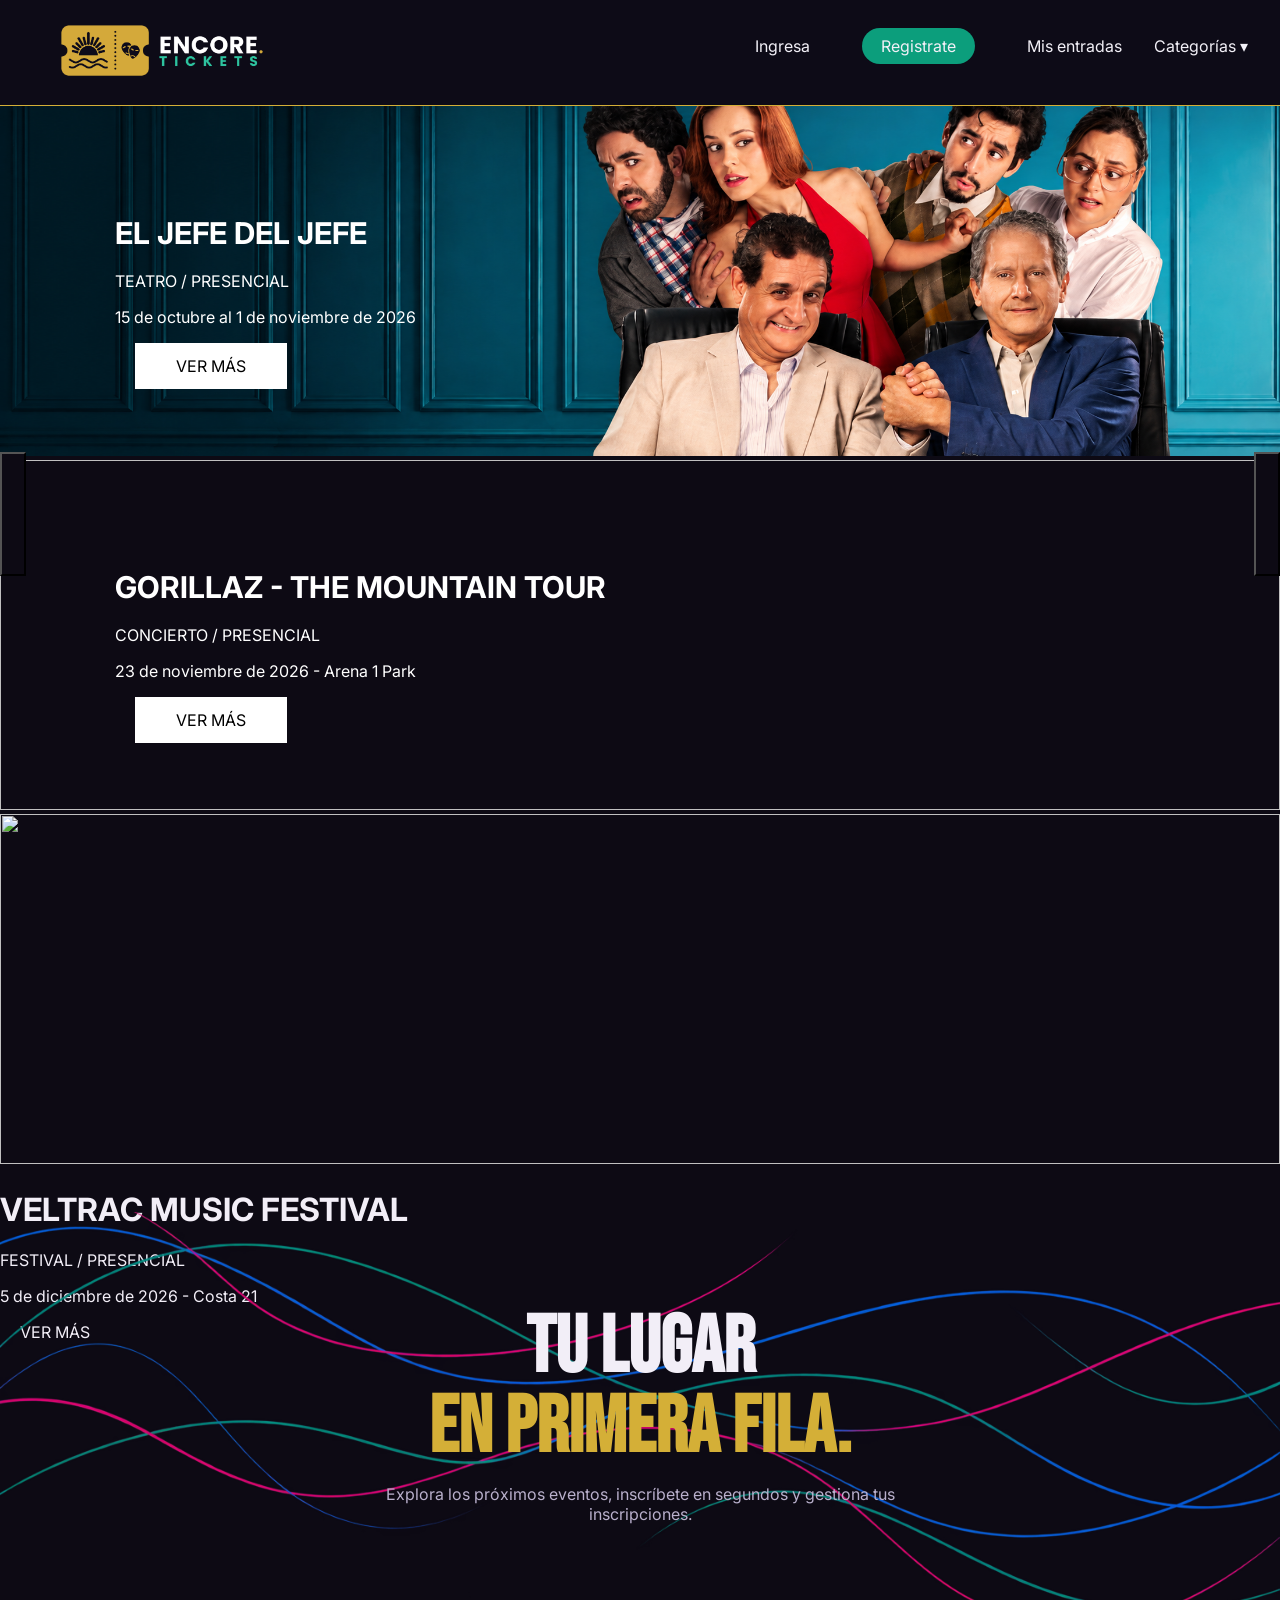
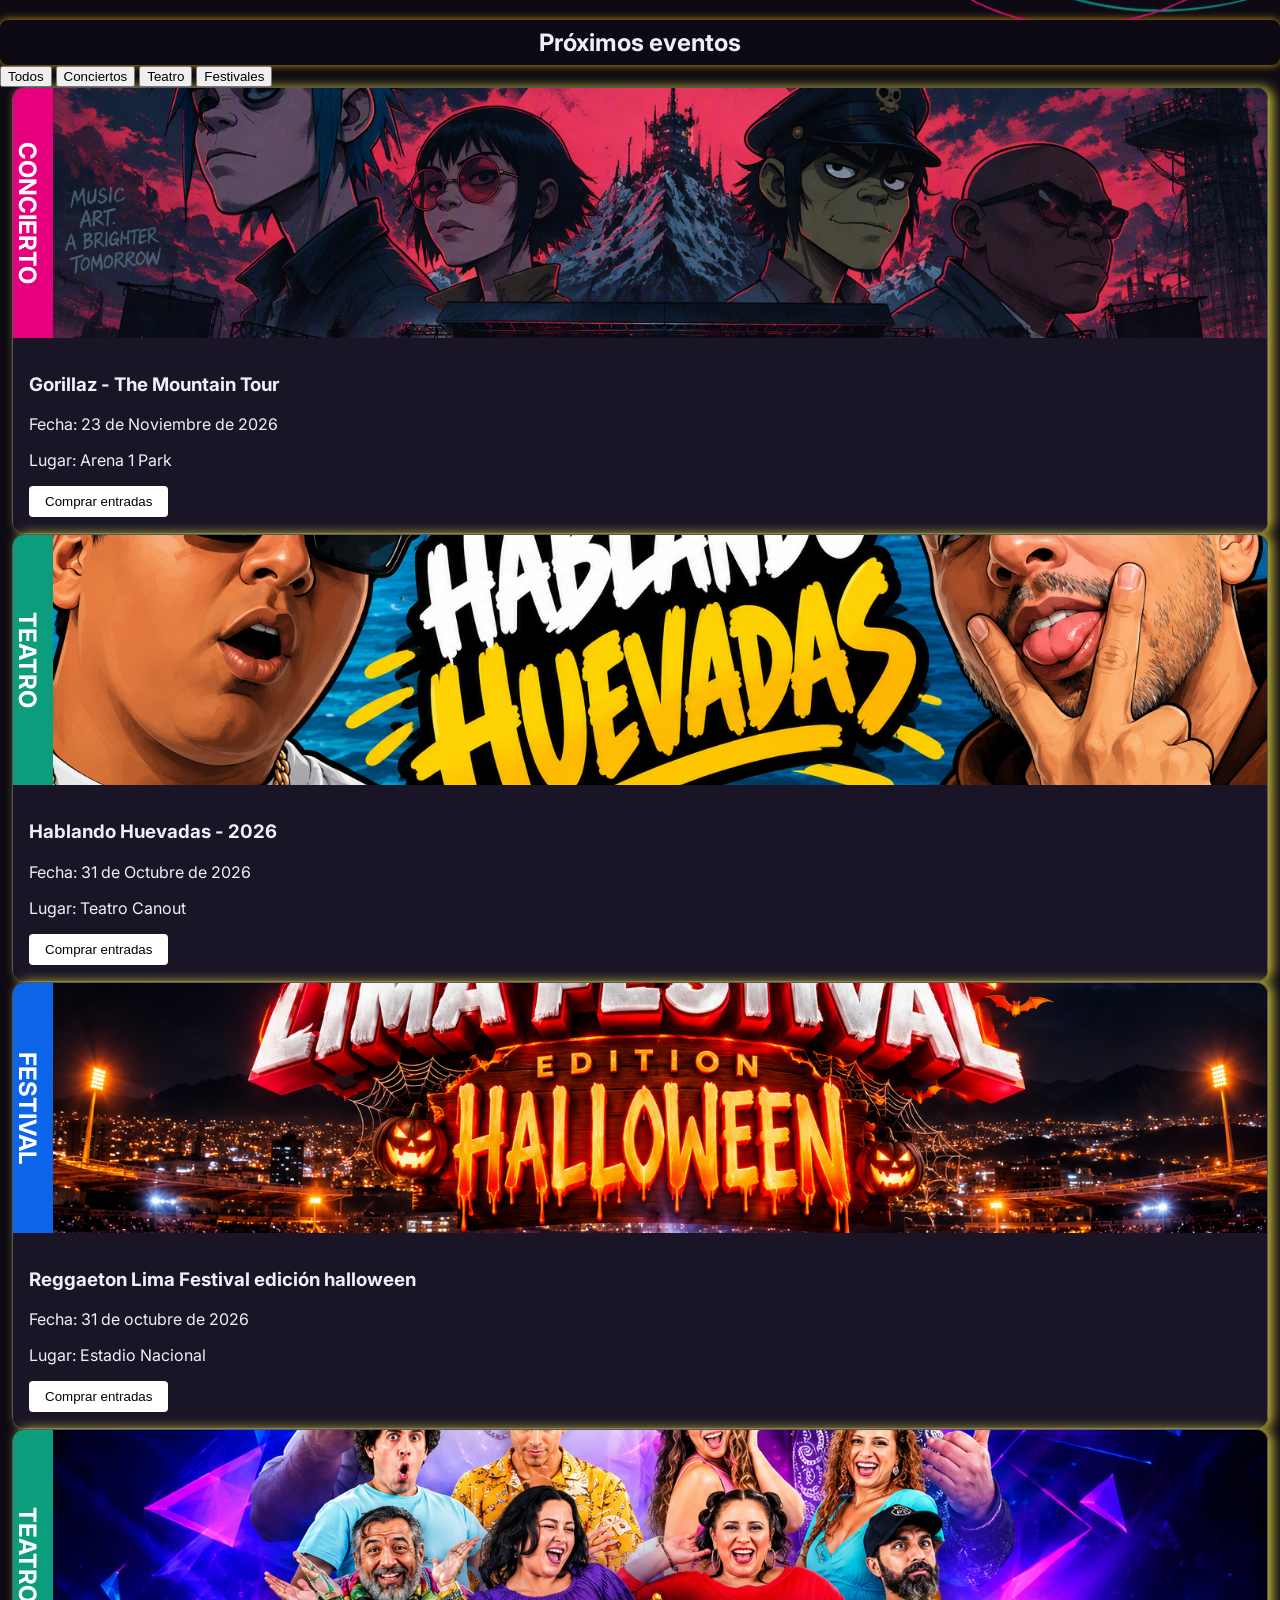
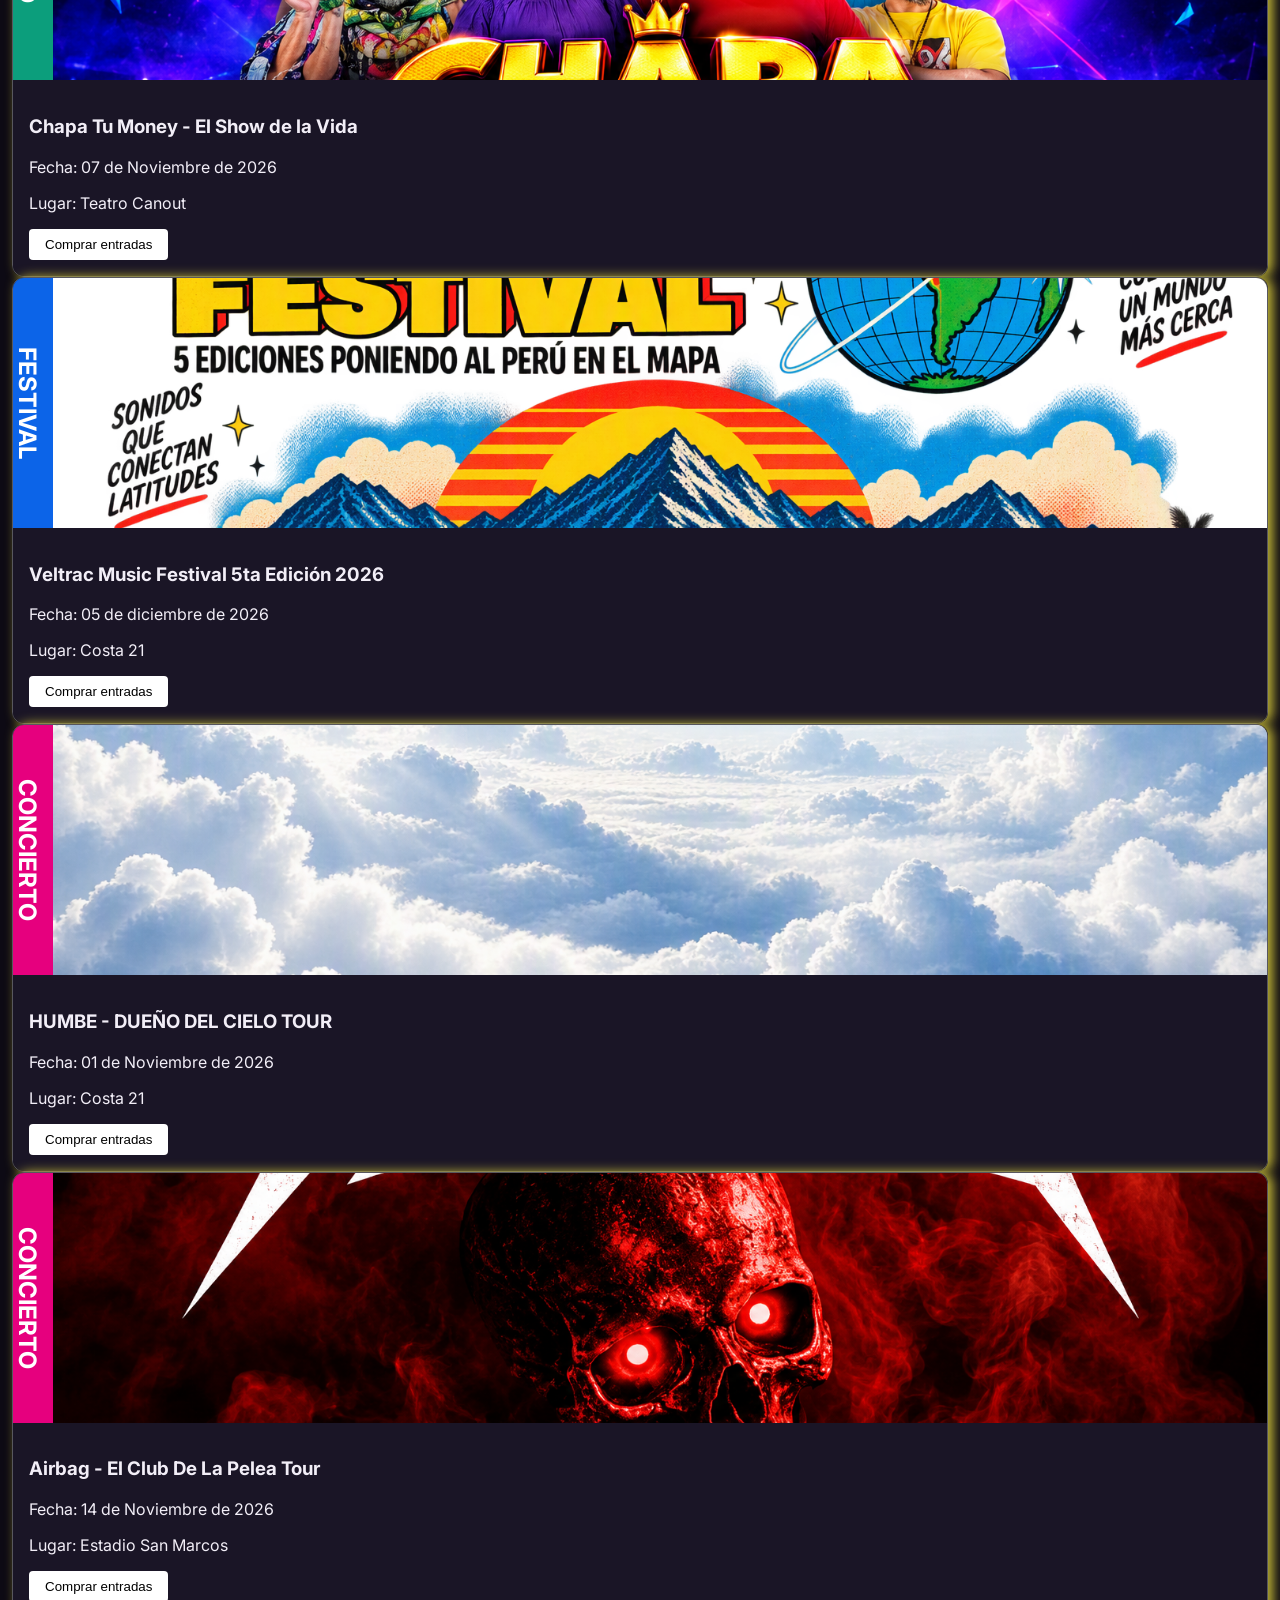
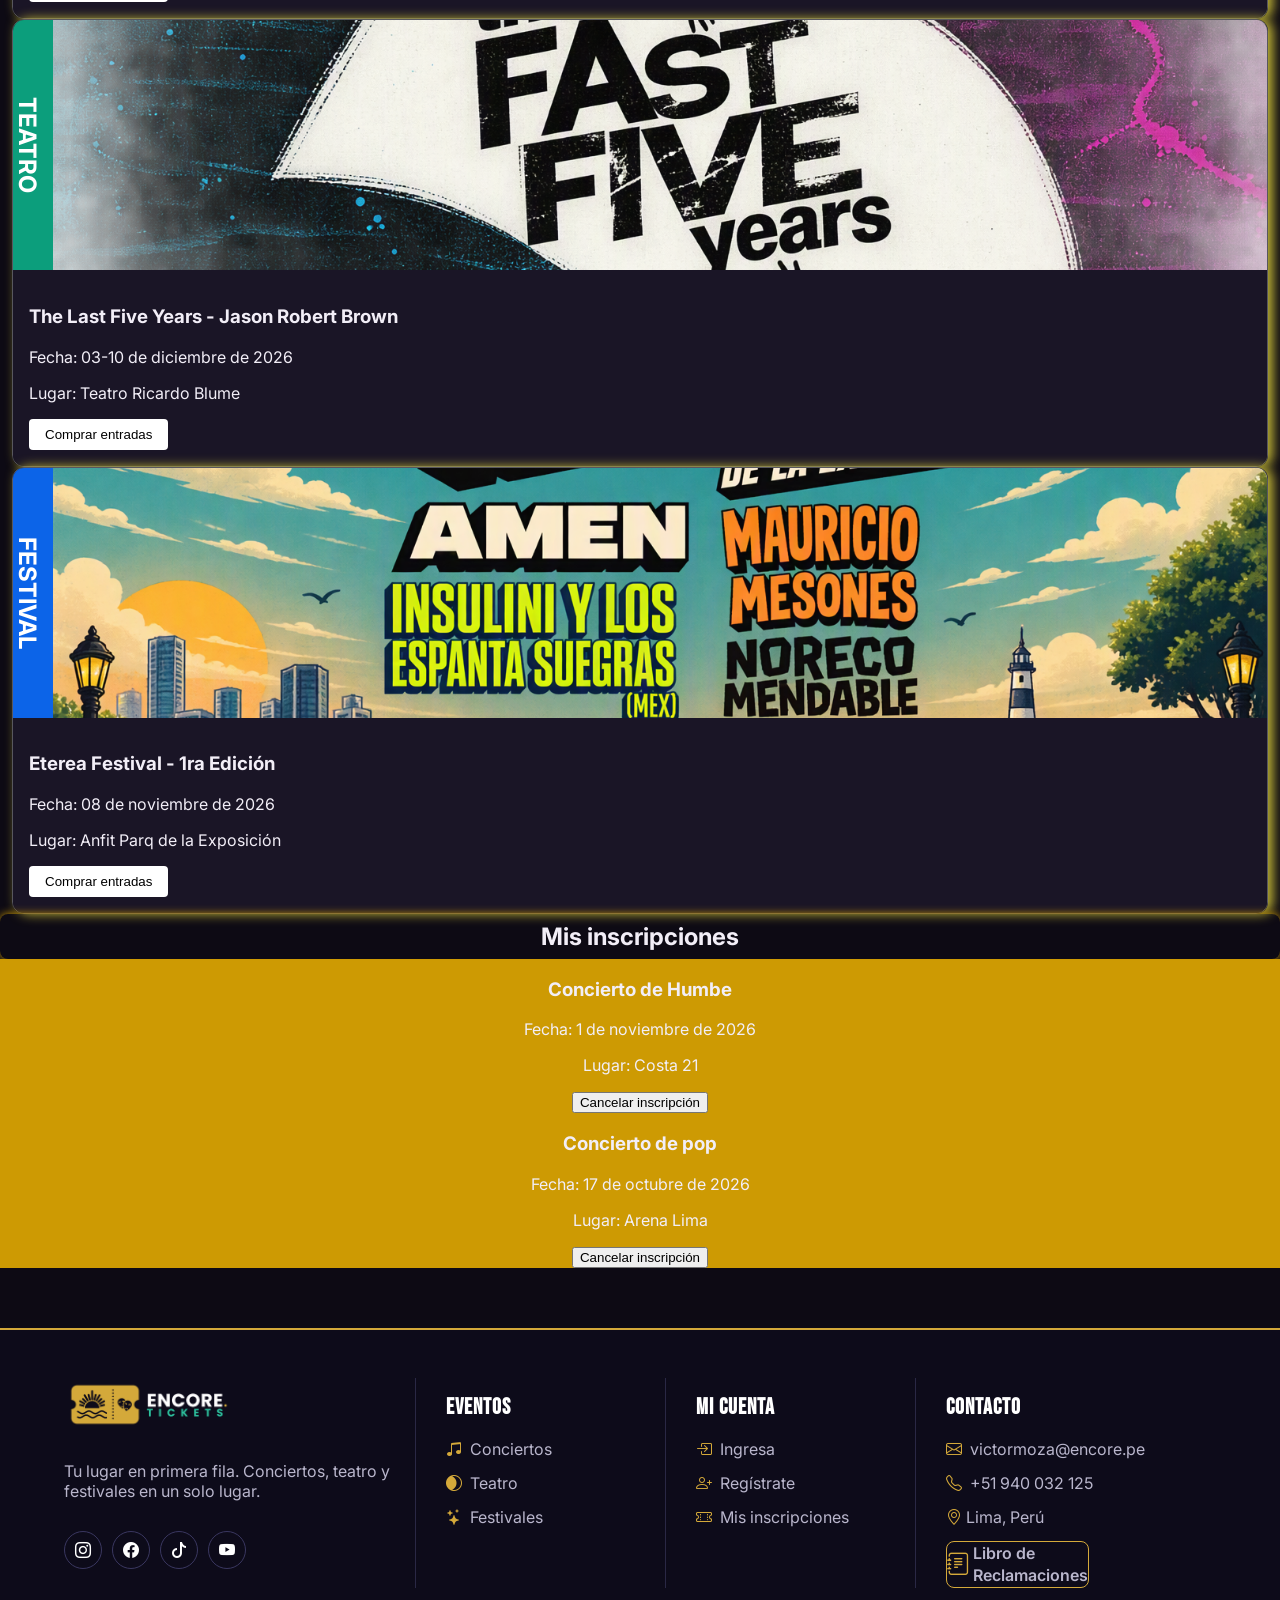
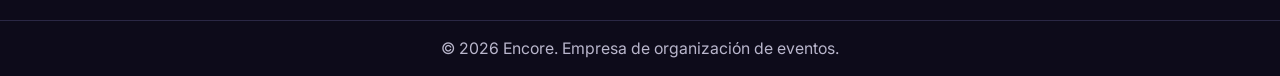
==== index.html @ 820ac800 "Agrego footer, modal de entradas y logo actualización 1.0" ====
<!DOCTYPE html>
<html lang="es-PE">
<head>
    <meta charset="UTF-8">
    <meta name="viewport" content="width=device-width, initial-scale=1.0">
    <title>Encore</title>
    <link rel="preconnect" href="https://fonts.googleapis.com">
    <link rel="preconnect" href="https://fonts.gstatic.com" crossorigin>
    <link href="https://cdn.jsdelivr.net/npm/bootstrap@6.0.0-alpha.1/dist/css/bootstrap.min.css" rel="stylesheet" integrity="sha384-B/GM4XqrwHnWXNOWMbloTmrYXZg10cakYGmpfsR/bbzQ6JAJI4ihuyADKLnBgrCe" crossorigin="anonymous">
    <link href="https://fonts.googleapis.com/css2?family=Bebas+Neue&family=Inter:wght@400;500;600&display=swap" rel="stylesheet">
    <link rel="stylesheet" href="https://cdn.jsdelivr.net/npm/bootstrap-icons@1.11.3/font/bootstrap-icons.min.css">
    <script src="js/app.js" defer></script>
    <link rel="stylesheet" href="css/style.css">
</head>
 
<body class="body">

<header>
 
    <a href="index.html">
        <img src="image/encore-logo.png" alt="Encore" width="220">
    </a>
 
    <nav class="mz-nav">
        <a href="index.html">Ingresa</a>
        <a href="index.html" class="sub">Registrate</a> 
        <a href="#modal-entradas">Mis entradas</a>
 
        <details>
            <summary>Categorías ▾</summary>
            <ul>
                <li><a href="index.html">Conciertos</a></li>
                <li><a href="index.html">Teatro</a></li>
                <li><a href="index.html">Festivales</a></li>
            </ul>
        </details>
    </nav>
 
</header>
 
 
 
<main>
 
 
       <div id="carouselStackedIndicators" class="carousel slide">

    <div class="carousel-inner rounded-5">

    
        <div class="carousel-item active">

            <img src="image/eljefe.png" class="mz-carousel d-block w-80" alt="">

            <div class="mz-text">
                <h1 class="mz-title">EL JEFE DEL JEFE</h1>
                <p>TEATRO / PRESENCIAL</p>
                <p>15 de octubre al 1 de noviembre de 2026</p>
                <a href="#eventos">VER MÁS</a>
            </div>

        </div>


        <div class="carousel-item">

            <img src="image/banner-2.jpg" class="mz-carousel d-block w-100" alt="">

            <div class="mz-text">
                <h1 class="mz-title">GORILLAZ - THE MOUNTAIN TOUR</h1>
                <p>CONCIERTO / PRESENCIAL</p>
                <p>23 de noviembre de 2026 - Arena 1 Park</p>
                <a href="#eventos">VER MÁS</a>
            </div>

        </div>


        
        <div class="carousel-item">

            <img src="image/banner-3.jpg" class="d-block w-100" alt="">

            <div class="texto">
                <h1>VELTRAC MUSIC FESTIVAL</h1>
                <p>FESTIVAL / PRESENCIAL</p>
                <p>5 de diciembre de 2026 - Costa 21</p>
                <a href="#eventos">VER MÁS</a>
            </div>

        </div>

    </div>


<button class="carousel-control-prev"
        type="button"
        data-bs-target="#carouselStackedIndicators"
        data-bs-slide="prev">

    <span class="carousel-control-prev-icon"></span>
</button>

<button class="carousel-control-next"
        type="button"
        data-bs-target="#carouselStackedIndicators"
        data-bs-slide="next">

    <span class="carousel-control-next-icon"></span>
</button>
</div>


        <section class="hero-section">
        <div id="home-view" class="home-view">
            <div class="hero">
                <h1 class="display">Tu lugar<br><span>en primera fila.</span></h1>
                <p>Explora los próximos eventos, inscríbete en segundos y gestiona tus inscripciones.</p>
            </div>
        </div>
        </section>
 
    
    <section id="eventos" class="section">
        <div class="title-container mt-5 text-center">
            <h2 class="title p-5">Próximos eventos</h2>
        </div>

        <div class="filters" id="filters"> 
            <button class="filter-button" data-filter="all">Todos</button> 
            <button class="filter-button" data-filter="conciertos">Conciertos</button> 
            <button class="filter-button" data-filter="teatro">Teatro</button> 
            <button class="filter-button" data-filter="festivales">Festivales</button> 
        </div> 


        <div class="container-fluid mt-5 mb-5 px-5">
            <div class="row gy-5">
            <div class="col-12 lg:col-4">
            <article class="card-events-img h-100" data-categoria="festivales">
            <div class="part-superior">
                <div class="franja-conciert">
                    <span class="moza-tittle-concierto">CONCIERTO</span>
                </div>
                <img class ="image-event" src="image/gorillaz.png" alt="The Mountain Tour">
            </div>
 
            <div class="part-inferior">
                <h3>Gorillaz - The Mountain Tour</h3>
                <p>Fecha: 23 de Noviembre de 2026</p>
                <p>Lugar: Arena 1 Park</p>
                <button class="btn-comprar">Comprar entradas</button>
            </div>
 
            </article>
            </div>
 
            <div class="col-12 lg:col-4">
             <article class="card-events-img h-100" data-categoria="festivales">
            <div class="part-superior">
                <div class="franja-teatro">
                    <span class="moza-tittle-teatro">TEATRO</span>
                </div>
                <img class ="image-event" src="image/Hablando-Huevadas.png" alt="The Mountain Tour">
            </div>
 
            <div class="part-inferior">
                <h3>Hablando Huevadas - 2026</h3>
                <p>Fecha: 31 de Octubre de 2026</p>
                <p>Lugar: Teatro Canout</p>
                <button class="btn-comprar">Comprar entradas</button>
            </div>
 
            </article>
            </div>
 
 
            
 
            
 
            <div class="col-12 lg:col-4">
             <article class="card-events-img h-100" data-categoria="festivales">
            <div class="part-superior">
                <div class="franja-festival">
                    <span class="moza-tittle-festival">FESTIVAL</span>
                </div>
                <img class ="image-event" src="image/festival-reggaeton.png" alt="Festival Reggaeton">
            </div>
 
            <div class="part-inferior">
                <h3>Reggaeton Lima Festival edición halloween</h3>
                <p>Fecha: 31 de octubre de 2026</p>
                <p>Lugar: Estadio Nacional</p>
                <button class="btn-comprar">Comprar entradas</button>
            </div>
 
            </article>
            </div>
 
            <div class="col-12 lg:col-4">
             <article class="card-events-img h-100" data-categoria="festivales">
            <div class="part-superior">
                <div class="franja-teatro">
                    <span class="moza-tittle-teatro">TEATRO</span>
                </div>
                <img class ="image-event" src="image/chapa-tu-money.png" alt="The Mountain Tour">
            </div>
 
            <div class="part-inferior">
                <h3>Chapa Tu Money - El Show de la Vida</h3>
                <p>Fecha: 07 de Noviembre de 2026</p>
                <p>Lugar: Teatro Canout</p>
                <button class="btn-comprar">Comprar entradas</button>
            </div>
 
            </article>
            </div>
 
 
            <div class="col-12 lg:col-4">
             <article class="card-events-img h-100" data-categoria="festivales">
            <div class="part-superior">
                <div class="franja-festival">
                    <span class="moza-tittle-festival">FESTIVAL</span>
                </div>
                <img class ="image-event" src="image/vmf.png" alt="The Mountain Tour">
            </div>
 
            <div class="part-inferior">
                <h3>Veltrac Music Festival 5ta Edición 2026</h3>
                <p>Fecha: 05 de diciembre de 2026</p>
                <p>Lugar: Costa 21</p>
                <button class="btn-comprar">Comprar entradas</button>
            </div>
 
            
            </article>
            </div> 
 
 
            <div class="col-12 lg:col-4">
             <article class="card-events-img h-100" data-categoria="festivales">
            <div class="part-superior">
                <div class="franja-conciert">
                    <span class="moza-tittle-concierto">CONCIERTO</span>
                </div>
                <img class ="image-event" src="image/humbe.png" alt="The Mountain Tour">
            </div>
 
            <div class="part-inferior">
                <h3>HUMBE - DUEÑO DEL CIELO TOUR</h3>
                <p>Fecha: 01 de Noviembre de 2026</p>
                <p>Lugar: Costa 21</p>
                <button class="btn-comprar">Comprar entradas</button>
            </div>
 
            </article>
            </div>
 
            <div class="col-12 lg:col-4">
             <article class="card-events-img h-100" data-categoria="festivales">
            <div class="part-superior">
                <div class="franja-conciert">
                    <span class="moza-tittle-concierto">CONCIERTO</span>
                </div>
                <img class ="image-event" src="image/airbag.png" alt="Airbag">
            </div>
 
            <div class="part-inferior">
                <h3>Airbag - El Club De La Pelea Tour</h3>
                <p>Fecha: 14 de Noviembre de 2026</p>
                <p>Lugar: Estadio San Marcos</p>
                <button class="btn-comprar">Comprar entradas</button>
            </div>
 
            </article>
            </div>
 
 
            <div class="col-12 lg:col-4">
             <article class="card-events-img h-100" data-categoria="festivales">
            <div class="part-superior">
                <div class="franja-teatro">
                    <span class="moza-tittle-teatro">TEATRO</span>
                </div>
                <img class ="image-event" src="image/five-years.png" alt="The Mountain Tour">
            </div>
 
            <div class="part-inferior">
                <h3>The Last Five Years - Jason Robert Brown</h3>
                <p>Fecha: 03-10 de diciembre de 2026</p>
                <p>Lugar: Teatro Ricardo Blume</p>
                <button class="btn-comprar">Comprar entradas</button>
            </div>
 
            </article>
            </div>
 
            <div class="col-12 lg:col-4">
             <article class="card-events-img h-100" data-categoria="festivales">
            <div class="part-superior">
                <div class="franja-festival">
                    <span class="moza-tittle-festival">FESTIVAL</span>
                </div>
                <img class ="image-event" src="image/Eterea-Festival.png" alt="The Mountain Tour">
            </div>
 
            <div class="part-inferior">
                <h3>Eterea Festival - 1ra Edición</h3>
                <p>Fecha: 08 de noviembre de 2026</p>
                <p>Lugar: Anfit Parq de la Exposición</p>
                <button class="btn-comprar">Comprar entradas</button>
            </div>
 
            </article>
            </div>
        
         </div>
        </div>
        
 
        <p class="mensaje oculto" id="mensaje-sin-eventos">No hay eventos en esta categoría.</p>
    </section>
 
    
 
    <section id="inscripciones" class="section">
        <div class="title-container">
            <h2 class="title">Mis inscripciones</h2>
        </div>
 
        <div class="inscripciones-container">
            <article class="inscripcion">
                <h3>Concierto de Humbe</h3>
                <p>Fecha: 1 de noviembre de 2026</p>
                <p>Lugar: Costa 21</p>
                <button class="btn-cancelar">Cancelar inscripción</button>
            </article>
 
            <article class="inscripcion">
                <h3>Concierto de pop</h3>
                <p>Fecha: 17 de octubre de 2026</p>
                <p>Lugar: Arena Lima</p>
                <button class="btn-cancelar">Cancelar inscripción</button>
            </article>
        </div>
        <p class="mensaje oculto" id="mensaje-sin-inscripciones">Aún no tienes inscripciones.</p>
    </section>
 
</main>
 
<footer class="footer-container">
    <div class="footer-mz">

        
        <div class="footer-col footer-marca">
            <img src="image/encore-logo.png" alt="Encore" width="170">
            <p>Tu lugar en primera fila. Conciertos, teatro y festivales en un solo lugar.</p>
            <div class="footer-redes">
                <a href="#" aria-label="Instagram"><i class="bi bi-instagram"></i></a>
                <a href="#" aria-label="Facebook"><i class="bi bi-facebook"></i></a>
                <a href="#" aria-label="TikTok"><i class="bi bi-tiktok"></i></a>
                <a href="#" aria-label="YouTube"><i class="bi bi-youtube"></i></a>
            </div>
        </div>
        
        
        <nav class="footer-col" aria-label="Categorías">
            <h4>Eventos</h4>
            <a href="#eventos" data-filter="conciertos"><i class="bi bi-music-note-beamed"></i> Conciertos</a>
            <a href="#eventos" data-filter="teatro"><i class="bi bi-mask"></i> Teatro</a>
            <a href="#eventos" data-filter="festivales"><i class="bi bi-stars"></i> Festivales</a>
        </nav>

        
        <nav class="footer-col" aria-label="Mi cuenta">
            <h4>Mi cuenta</h4>
            <a href="index.html"><i class="bi bi-box-arrow-in-right"></i> Ingresa</a>
            <a href="index.html"><i class="bi bi-person-plus"></i> Regístrate</a>
            <a href="#inscripciones"><i class="bi bi-ticket-perforated"></i> Mis inscripciones</a>
        </nav>

        
        <div class="footer-col">
            <h4>Contacto</h4>
            <a href="mailto:contacto@encore.pe"><i class="bi bi-envelope"></i> victormoza@encore.pe</a>
            <a href="tel:+51940032125"><i class="bi bi-telephone"></i> +51 940 032 125</a>
            <span><i class="bi bi-geo-alt"></i>Lima, Perú</span>
            <a href="libro-reclamaciones.html" class="block-mz">
                <i class="bi bi-journal-text"></i>
                <span>Libro de<br>Reclamaciones</span>
            </a>
        </div>

    </div>

    <div class="footer-fondo">
        <p>© 2026 Encore. Empresa de organización de eventos.</p>
    </div>
</footer>
<div class="enc-modal" id="modal-entradas">
  <a href="#cerrar" class="enc-modal-fondo" aria-label="Cerrar"></a>

  <div class="enc-modal-caja" role="dialog" aria-labelledby="titulo-entradas">
    <a href="#cerrar" class="enc-modal-x" aria-label="Cerrar">&times;</a>
    <h2 id="titulo-entradas">Mis entradas</h2>

    <article class="enc-entrada-tarjet">
      <div>
        <h3>HUMBE - Dueño del Cielo Tour</h3>
        <p>1 de noviembre de 2026 · Costa 21</p>
        <p>2 entradas · Código: <strong>ENC-48213</strong></p>
      </div>
      <span class="enc-confirm">Confirmada</span>
    </article>

    <article class="enc-entrada-tarjet">
      <div>
        <h3>Gorillaz - The Mountain Tour</h3>
        <p>23 de noviembre de 2026 · Arena 1 Park</p>
        <p>1 entrada · Código: <strong>ENC-77502</strong></p>
      </div>
      <span class="enc-confirm">Confirmada</span>
    </article>

    <a href="#cerrar" class="enc-cerrar">Cerrar</a>
  </div>
</div>
<script type="module" src="https://cdn.jsdelivr.net/npm/bootstrap@6.0.0-alpha.1/dist/js/bootstrap.bundle.min.js" integrity="sha384-1a/pXj49ZQ1aHEmrJ+gMw1otqoVsYwlEnlD8mIfY2TV03r20Y0CN7uqx1tQogjPL" crossorigin="anonymous"></script></body>
</html>
---- css/style.css ----
* {
    box-sizing: border-box;
}

body {
    margin: 0;
    font-family: "Inter", Arial, sans-serif;
    background-color: #0d0a14;   
    color: #f2eef7;       
}
a {
    color: inherit;           
    text-decoration: none;
    margin-left: 20px;
    nav &:hover{
        color: #e6007e;
        
    }
}

header {
    display: flex;
    justify-content: space-between;
    align-items: flex-start;
    flex-wrap: wrap;
    gap: 1rem;
    padding: 1rem 2rem;
    background: #0d0b17;
    border-bottom: 1px solid #d4af37;
}
 
nav {
    display: flex;
    align-items: center;
    flex-wrap: wrap;
    gap: 2rem;
    font-family: 'Inter', sans-serif;
    position: relative;
    z-index: 1050;
    background-color: transparent;
    color: #d4af37
}
 
nav a,
nav summary {
    color: #f2f0f7;
    text-decoration: none;
    list-style: none;
    cursor: pointer;
}
 
nav a:hover,
nav summary:hover {
    background-color: transparent !important;
    color: #d4af37
}
 

.sub {
    padding: 0.5rem 1.2rem;
    background: #0c9e7c;
    border-radius: 999px;
}
 
.sub:hover {
    background: #d4af37 !important;
    color: #0d0b17;
}
 
/* Menú de categorías */
nav details {
    position: relative;
    z-index: 1050;
}
 
nav ul {
    position:absolute;
    margin: 0.8rem 0 0 ;
    padding: 0.6rem 0.6rem;
    list-style: none;
    background: #15112a;
    border: 1px solid #d4af37;
    border-radius: 8px;
}
 
nav li {
    padding: 0.4rem 0;
}
.mz-nav{
    margin-top: 1%;
}

.hero {
    padding: 96px 32px;
    text-align: center;
    
}
.hero-section{
    background-image: url("../image/avt.png");
    background-size: cover;
    background-position: center;
    background-repeat: no-repeat;
    min-height: auto;
    justify-content: flex-start;
    margin-top: -130px;
    position: relative;
    z-index: 2;
    
}
    
.display {
    font-family: "Bebas Neue", sans-serif;
    font-size: clamp(2.5rem, 10vw, 5rem);
    line-height: 1;
    margin: 0 0 16px;
}
.display span {
    color: #d4af37;
}
.hero p {
    max-width: 520px;
    margin: 0 auto;
    color: #b9b0cc;
    text-align: center;
    width: 100%;
    
}
.oculto {
    display: none !important;
}



.title{
    justify-content: space-between;
    text-align: center;
    box-shadow: 0 0 8px #cd9a03;
    display: block;
    margin: 0 auto;
    padding: 8px 16px;
    border-radius: 8px;
    
}


.card-events-img {
    border-radius: 12px;
    overflow: hidden; 
    border: 1px solid rgb(88, 87, 94);
    box-shadow: 5px 0 12px rgba(199, 187, 55, 0.986);
    margin-left: 0.75rem;
    margin-right: 0.75rem;

     &:hover {
        transform: scale(1.01);
        transition: linear 0.6s;
}

.part-superior {
    display: flex;
    height: 250px;
}
.part-inferior {
    padding: 16px;
    background-color: #1a1526;

}
.moza-tittle-concierto{
    font-size: 1.5rem;
    font-weight: bold;
    color:white;
}

.franja-conciert{
    width: 40px;
    height: 100%;
    writing-mode: vertical-lr;
    background-color: #e6007e;
    text-align: center;
    
}
.image-event{
    flex: 1;
    background-color: white;
    width: 100px;
    height: 250px;
    object-fit: cover;

}

.btn-comprar {
    display: inline-block;
    padding: 8px 16px;
    background-color: white;
    color: black;
    border: none;
    border-radius: 4px;
      &:hover {
        background: #e6a600;
        transition: linear 0.6s;
        
    }
}
.moza-tittle-teatro{
    font-size: 1.5rem;
    font-weight: bold;
    color:white;
}
.franja-teatro{
    width: 40px;
    height: 100%;
    writing-mode: vertical-lr;
    background-color: #0c9e7c;
    text-align: center;
}
.moza-tittle-festival{
    font-size: 1.5rem;
    font-weight: bold;
    color:white;
}
.franja-festival{
    width: 40px;
    height: 100%;
    writing-mode: vertical-lr;
    background-color: #0c64e8;
    text-align: center;
}
}

.mz-carousel {
    width: 100%;
    height: 400px;
    object-fit: cover;

}
.carousel-item{
    position: relative;

}
.mz-text{
    position: absolute;
    top: 25%;
    left: 9%;
    color: white;

}
.mz-title{
    font-size: 30px;

}
.mz-text p {
    font-size: 16px;

}
.mz-text a{
    display: inline-block;
    padding: 12px 40px;
    border: 1px solid white;
    text-decoration: none;
    background: white;
    color:black;
        &:hover{
            background-color: #cd9a03;
    }
}


#carouselStackedIndicators {
    position: relative;
}


.carousel-item img {
    width: 100%;
    height: 350px;
    
}


.carousel-control-prev,
.carousel-control-next {
    position: absolute;
    top: 28%;
    bottom: 0;
    width: 2%;
    height: 10%;
    z-index: 10;
    background-color: #0d0a14

}
.carousel-control-prev {
    left: 0;
}
.carousel-control-next {
    right: 0;
}

.inscripcion{
    background-color: #cd9a03;
    justify-content: space-between;
    text-align: center;
    display:flow-root;
    margin: 0 auto;
    padding: 0 auto;
    place-items: center;
}


.footer-container{ 
    margin-top:60px;
    background:#0d0b1a;
    color:#b9b6cc;
    border-top:2px solid #d4a93a;
    font-family:"Inter",sans-serif;
}
.footer-mz{
    max-width: 1200px;
    margin: 0 auto;
    padding: 48px 24px 32px;
    display: grid;
    grid-template-columns: 1.4fr 1fr 1fr 1.2fr;
}
.footer-col{
    display: flex;
    flex-direction: column;
    gap: 14px;
    align-items: flex-start;
    text-align: left;
}
.footer-col + .footer-col{
    padding-left: 30px;
    border-left: 1px solid #2a2845;
}
.footer-col h4{
    margin:0 0 4px;
    color: #fff;
    font-family: "Bebas Neue",sans-serif; 
    font-size: 1.4rem;
    letter-spacing: 1px;
    align-items: flex-start;
    text-align: right;
}   
.footer-col a,
.footer-col span{
    color: #b9b6cc;
    text-decoration: none;
    padding: 0;
    margin: 0;
        a:hover{
            color: #d4a93a;
        }
    }
.footer-col i{
    color: #d4a93a;
    margin-right: 4px;
}
.footer-col h4{
    margin-top: 16px;
}
.footer.marca p{
    margin: 0;
    max-width: 280px;
    line-height: 1.6;
}
.footer-marca img{

        &:hover{
            transform: scale(1.04);
            transition: linear 0.3s;
    }
}
.footer-redes{
    display: flex;
    gap: 10px;   
}
.footer-redes a{
    width: 38px;
    height: 38px;
    display: grid;
    place-items: center;
    border: 1px solid #3a3760;
    border-radius: 70%;
}
.footer-redes a i{
    margin: 0;
    color: #fff;
        a:hover{
            background: #d4a93a;
            border-color: #d4a93a;
        i:hover{
            color:#0d0b1a;
        }
}
}
.block-mz{
    display: flex;
    align-items: center;
    width: fit-content;
    color: #fff !important;
    font-weight: 600;
    line-height: 1.4;
    border: 1px solid #d4a93a;
    border-radius: 8px;
}
.block-mz i{
    font-size: 1.4rem;
}
.block-mz:hover{
    background: #0c9e7c;
}
.footer-fondo{
    padding: 18px 24px;
    text-align: center;
    font-size: .99rem;
    border-top: 1px solid #2a2845;
}
.footer-fondo p{
    margin: 0;
}
@media (max-width:594px){
  .footer-mz{ grid-template-columns:1fr; }
}

.enc-modal{
    position: fixed;
    inset: 0;
    z-index: 2000;
    padding: 20px;
    display: none;
    align-items: center;
    justify-content: center;
    background-color: #15112a;
}
.enc-modal:target{
    display: flex;

}
.enc-modal-fondo{
    position: absolute;
    inset: 0;
}
.enc-modal-caja{
    position: relative;
    width: 100%;
    max-width: 460px;
    max-height: 85vh;
    overflow-y: auto;
    padding:28px 24px;
    color: #fff;
    background: #15112a;
    border: 1px solid #d4a93a;
    border-radius: 14px;
}
.enc-modal-x{
    position: absolute;
    top: 10px;
    right:14px;
    font-size: 1.8rem;
    text-decoration: none;
}
.enc-entrada-tarjet{
    display: flex;
    justify-content: space-between;
    gap: 12px;
    margin-top: 14px;
    padding: 14px;
    border-left: 4px solid #d4a93a;
}
.enc-entrada-tarjet h3{
    margin: 0 0 4px;
    font-size: 1.1rem;
}
.enc-entrada-tarjet p{
    margin: 2px 0;
    font-size: .9rem;
}
.enc-entrada-tarjet strong{
    color: #d4a93a;
}
.enc-confirm{
    color: #4fd6b0;
    font-size: .8rem;
    white-space: nowrap;
}
.enc-cerrar{
    display: block;
    margin-top: 20px;
    padding: 10px;
}
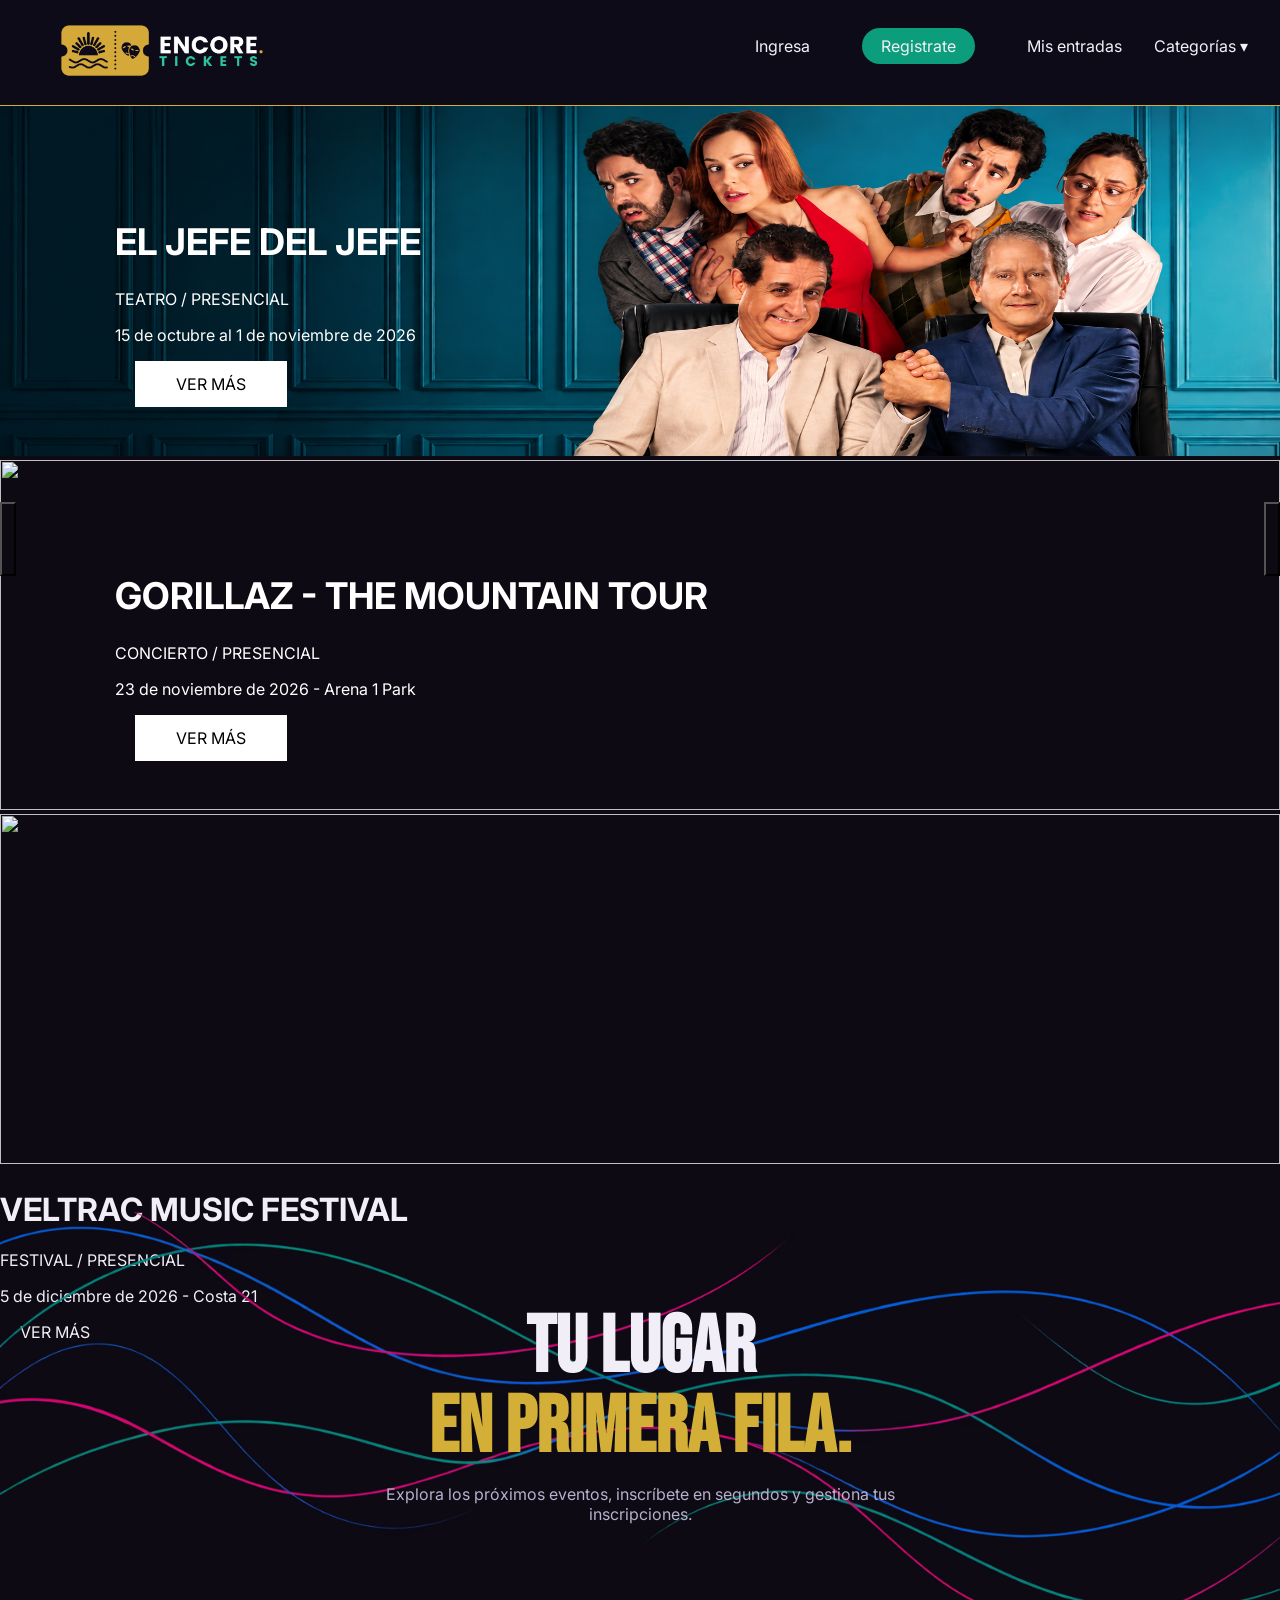
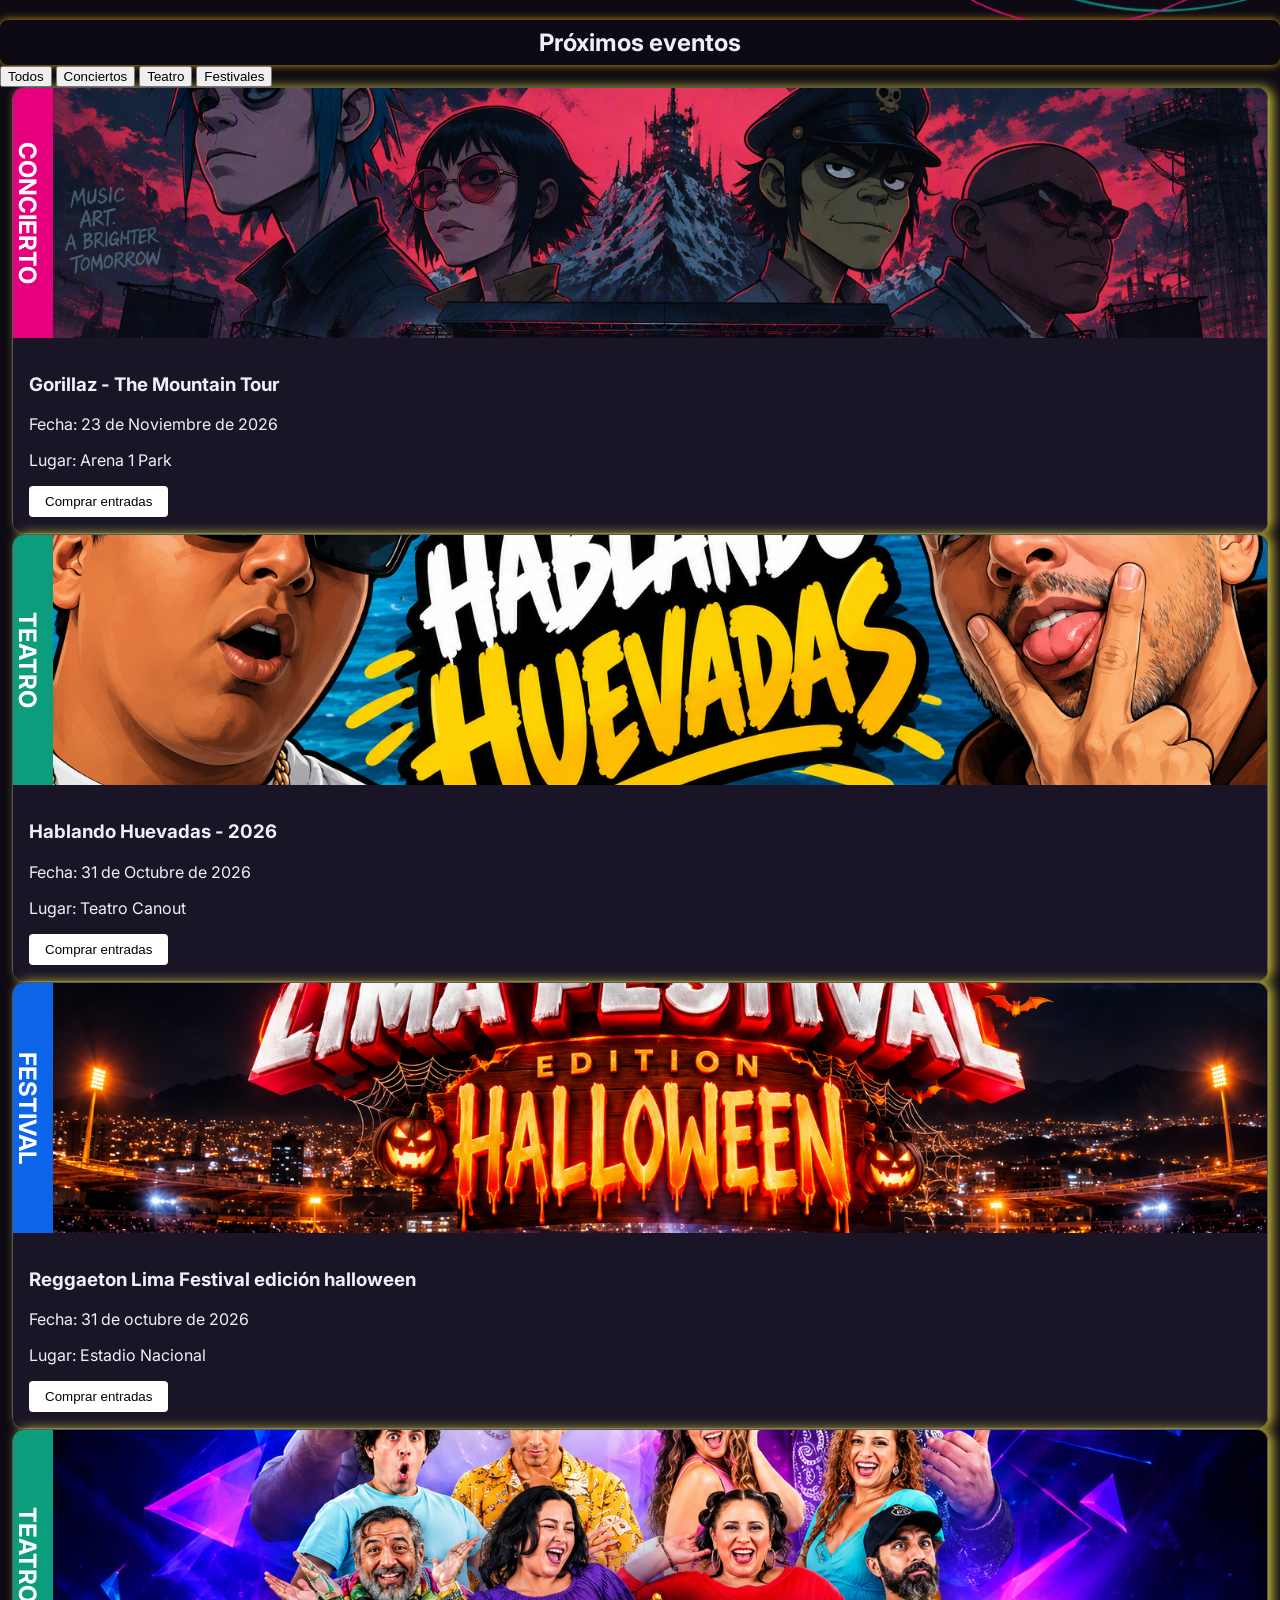
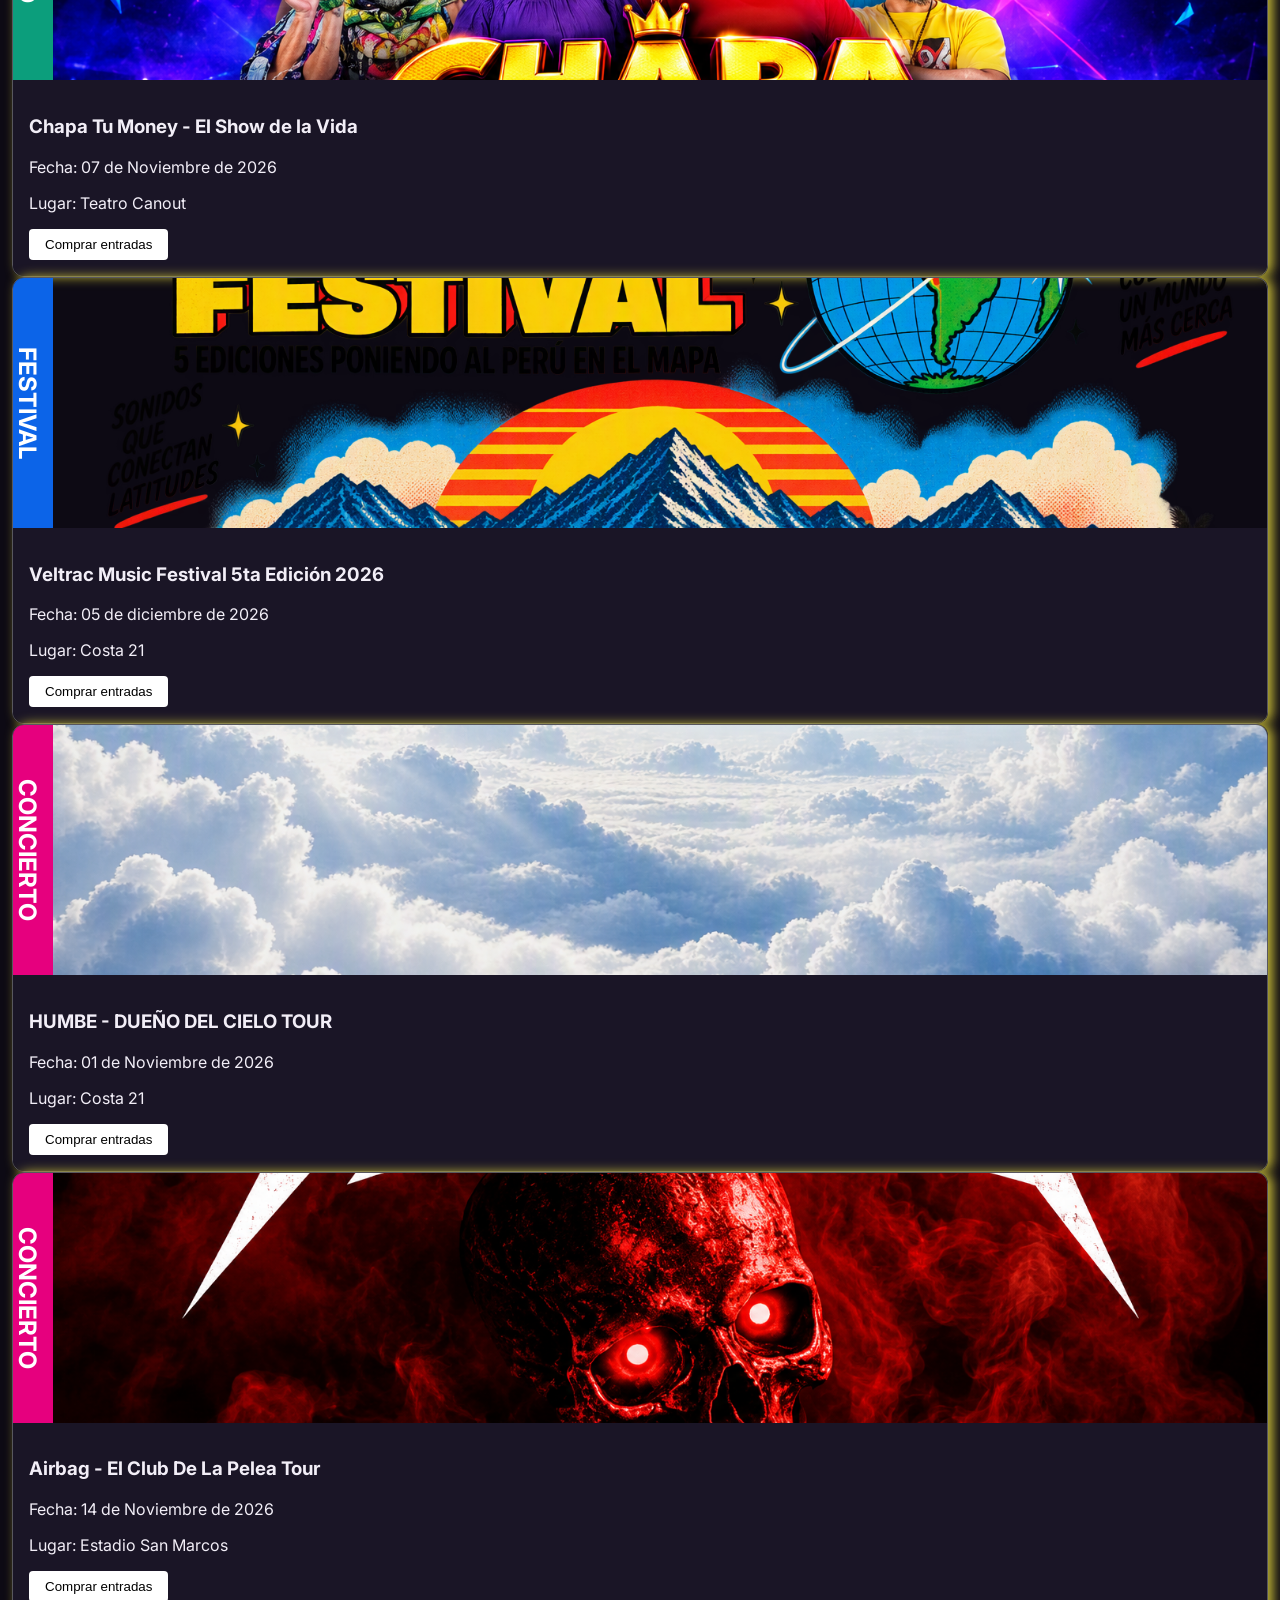
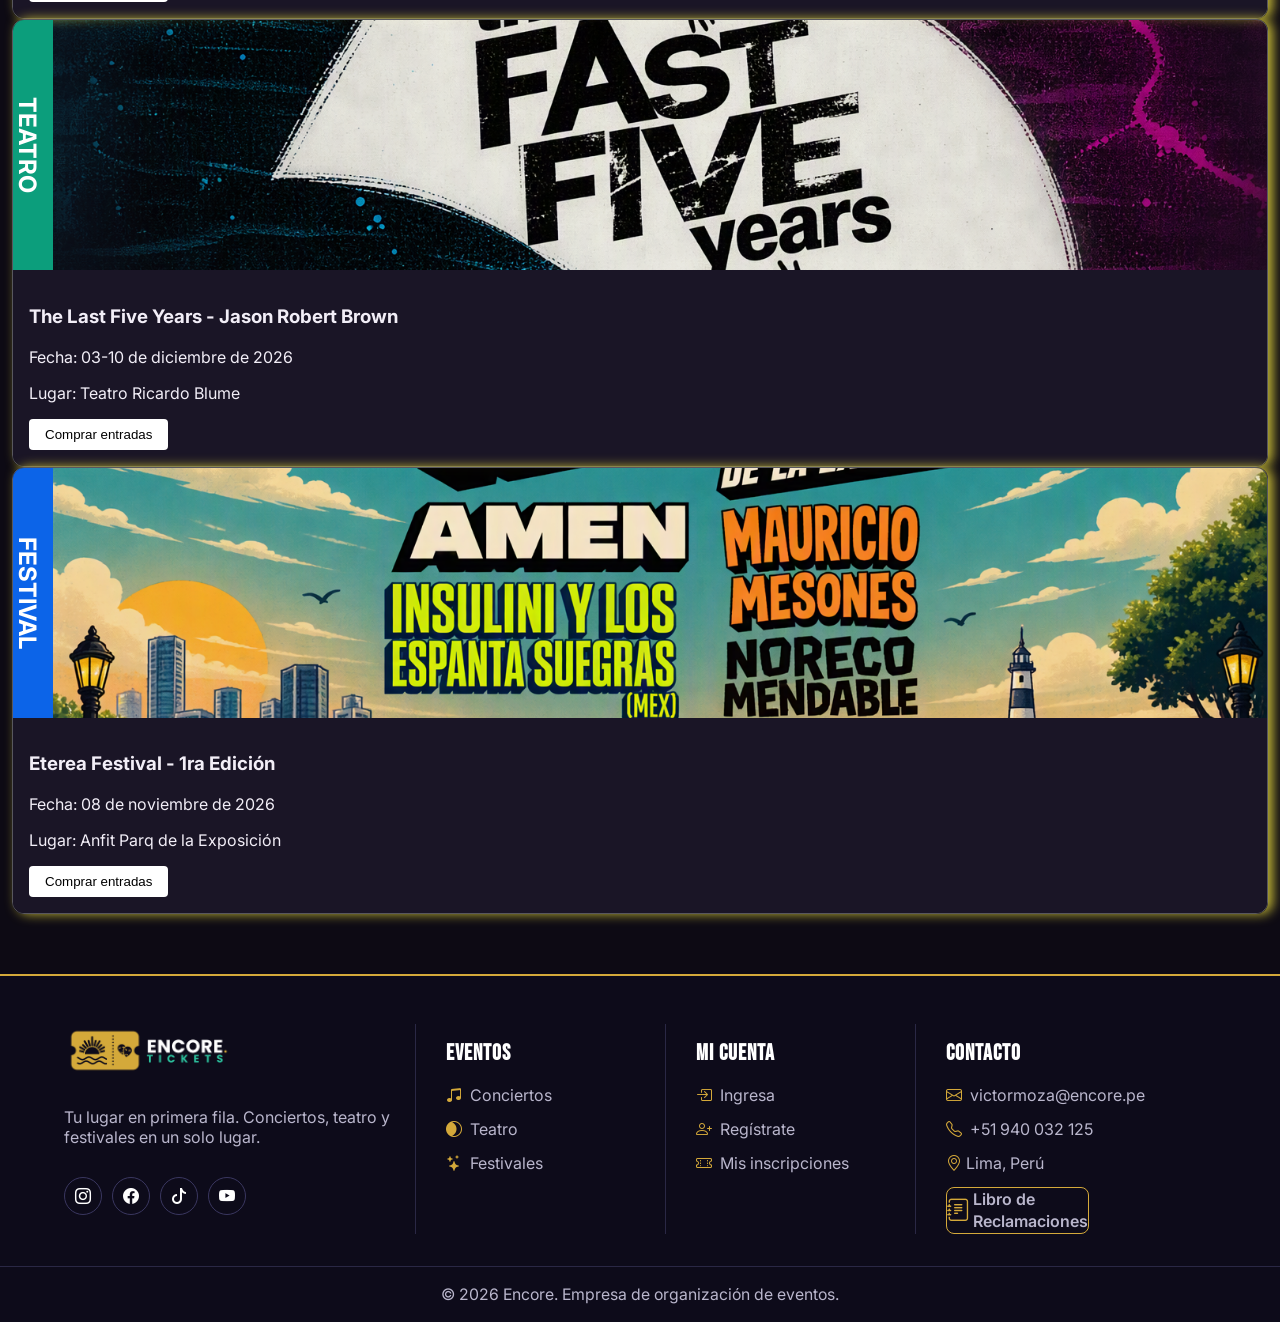
==== commit d81b3698: "ACTUALIZADO" ====
--- a/index.html
+++ b/index.html
@@ -64,7 +64,7 @@
 
         <div class="carousel-item">
 
-            <img src="image/banner-2.jpg" class="mz-carousel d-block w-100" alt="">
+            <img src="image/banner-2.jpg" class="mz-carousel d-block w-80" alt="">
 
             <div class="mz-text">
                 <h1 class="mz-title">GORILLAZ - THE MOUNTAIN TOUR</h1>
@@ -79,10 +79,10 @@
         
         <div class="carousel-item">
 
-            <img src="image/banner-3.jpg" class="d-block w-100" alt="">
+            <img src="image/banner-3.jpg" class="mz-carousel d-block w-80" alt="">
 
             <div class="texto">
-                <h1>VELTRAC MUSIC FESTIVAL</h1>
+                <h1 class="mz-tittle"> VELTRAC MUSIC FESTIVAL</h1></h1>
                 <p>FESTIVAL / PRESENCIAL</p>
                 <p>5 de diciembre de 2026 - Costa 21</p>
                 <a href="#eventos">VER MÁS</a>
@@ -114,7 +114,7 @@
         <section class="hero-section">
         <div id="home-view" class="home-view">
             <div class="hero">
-                <h1 class="display">Tu lugar<br><span>en primera fila.</span></h1>
+                <h1 class="text-tittle-inicio">Tu lugar<br><span>en primera fila.</span></h1>
                 <p>Explora los próximos eventos, inscríbete en segundos y gestiona tus inscripciones.</p>
             </div>
         </div>
@@ -319,33 +319,6 @@
          </div>
         </div>
         
- 
-        <p class="mensaje oculto" id="mensaje-sin-eventos">No hay eventos en esta categoría.</p>
-    </section>
- 
-    
- 
-    <section id="inscripciones" class="section">
-        <div class="title-container">
-            <h2 class="title">Mis inscripciones</h2>
-        </div>
- 
-        <div class="inscripciones-container">
-            <article class="inscripcion">
-                <h3>Concierto de Humbe</h3>
-                <p>Fecha: 1 de noviembre de 2026</p>
-                <p>Lugar: Costa 21</p>
-                <button class="btn-cancelar">Cancelar inscripción</button>
-            </article>
- 
-            <article class="inscripcion">
-                <h3>Concierto de pop</h3>
-                <p>Fecha: 17 de octubre de 2026</p>
-                <p>Lugar: Arena Lima</p>
-                <button class="btn-cancelar">Cancelar inscripción</button>
-            </article>
-        </div>
-        <p class="mensaje oculto" id="mensaje-sin-inscripciones">Aún no tienes inscripciones.</p>
     </section>
  
 </main>
@@ -388,7 +361,7 @@
             <a href="tel:+51940032125"><i class="bi bi-telephone"></i> +51 940 032 125</a>
             <span><i class="bi bi-geo-alt"></i>Lima, Perú</span>
             <a href="libro-reclamaciones.html" class="block-mz">
-                <i class="bi bi-journal-text"></i>
+                <i class="icon bi bi-journal-text"></i>
                 <span>Libro de<br>Reclamaciones</span>
             </a>
         </div>
--- a/css/style.css
+++ b/css/style.css
@@ -108,13 +108,13 @@
     
 }
     
-.display {
+.text-tittle-inicio {
     font-family: "Bebas Neue", sans-serif;
     font-size: clamp(2.5rem, 10vw, 5rem);
     line-height: 1;
     margin: 0 0 16px;
 }
-.display span {
+.text-tittle-inicio span {
     color: #d4af37;
 }
 .hero p {
@@ -125,12 +125,6 @@
     width: 100%;
     
 }
-.oculto {
-    display: none !important;
-}
-
-
-
 .title{
     justify-content: space-between;
     text-align: center;
@@ -181,13 +175,12 @@
 }
 .image-event{
     flex: 1;
-    background-color: white;
     width: 100px;
     height: 250px;
     object-fit: cover;
 
 }
-
+}
 .btn-comprar {
     display: inline-block;
     padding: 8px 16px;
@@ -224,13 +217,6 @@
     writing-mode: vertical-lr;
     background-color: #0c64e8;
     text-align: center;
-}
-}
-
-.mz-carousel {
-    width: 100%;
-    height: 400px;
-    object-fit: cover;
 
 }
 .carousel-item{
@@ -245,7 +231,7 @@
 
 }
 .mz-title{
-    font-size: 30px;
+    font-size: 2.3rem;
 
 }
 .mz-text p {
@@ -280,10 +266,10 @@
 .carousel-control-prev,
 .carousel-control-next {
     position: absolute;
-    top: 28%;
+    top: 32%;
     bottom: 0;
-    width: 2%;
-    height: 10%;
+    width: 1%;
+    height: 6%;
     z-index: 10;
     background-color: #0d0a14
 
@@ -304,8 +290,9 @@
     padding: 0 auto;
     place-items: center;
 }
-
-
+.oculto {
+    display: none !important;
+}
 .footer-container{ 
     margin-top:60px;
     background:#0d0b1a;
@@ -346,10 +333,7 @@
     text-decoration: none;
     padding: 0;
     margin: 0;
-        a:hover{
-            color: #d4a93a;
-        }
-    }
+}
 .footer-col i{
     color: #d4a93a;
     margin-right: 4px;
@@ -384,13 +368,6 @@
 .footer-redes a i{
     margin: 0;
     color: #fff;
-        a:hover{
-            background: #d4a93a;
-            border-color: #d4a93a;
-        i:hover{
-            color:#0d0b1a;
-        }
-}
 }
 .block-mz{
     display: flex;
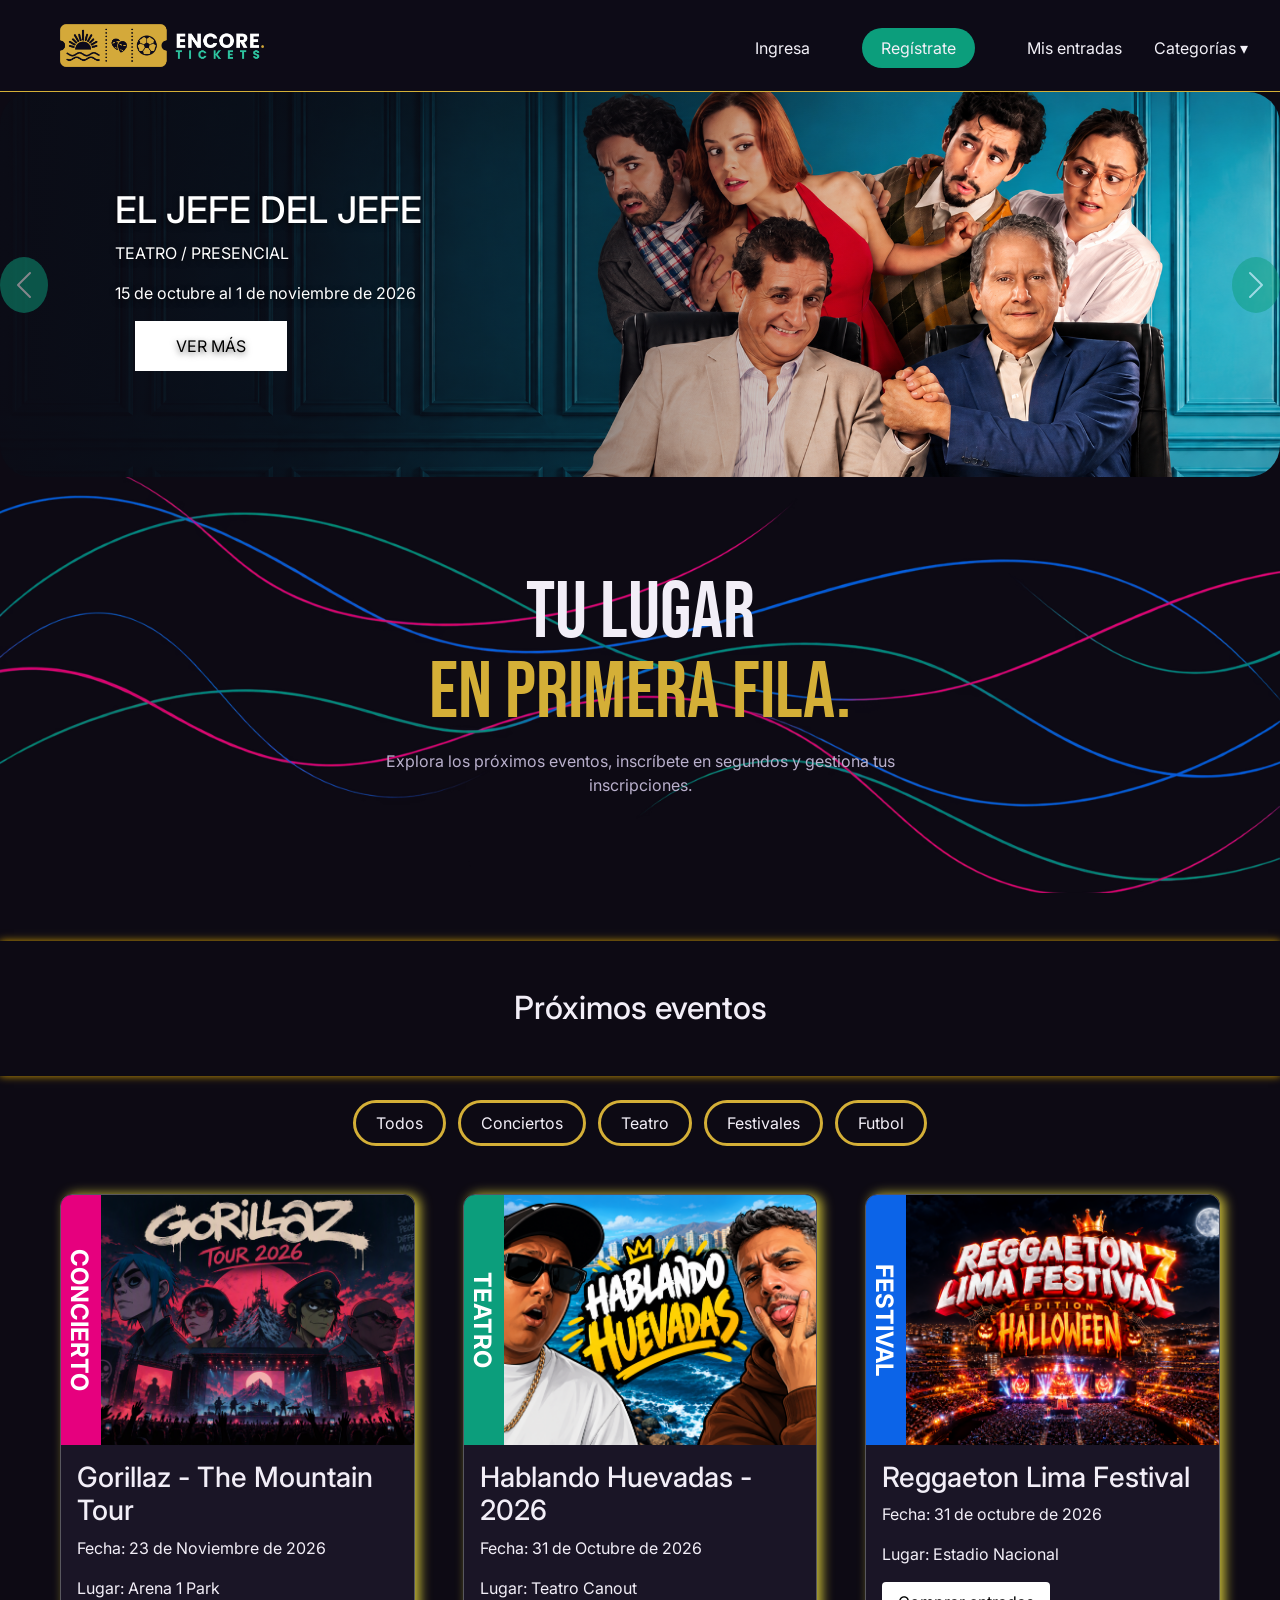
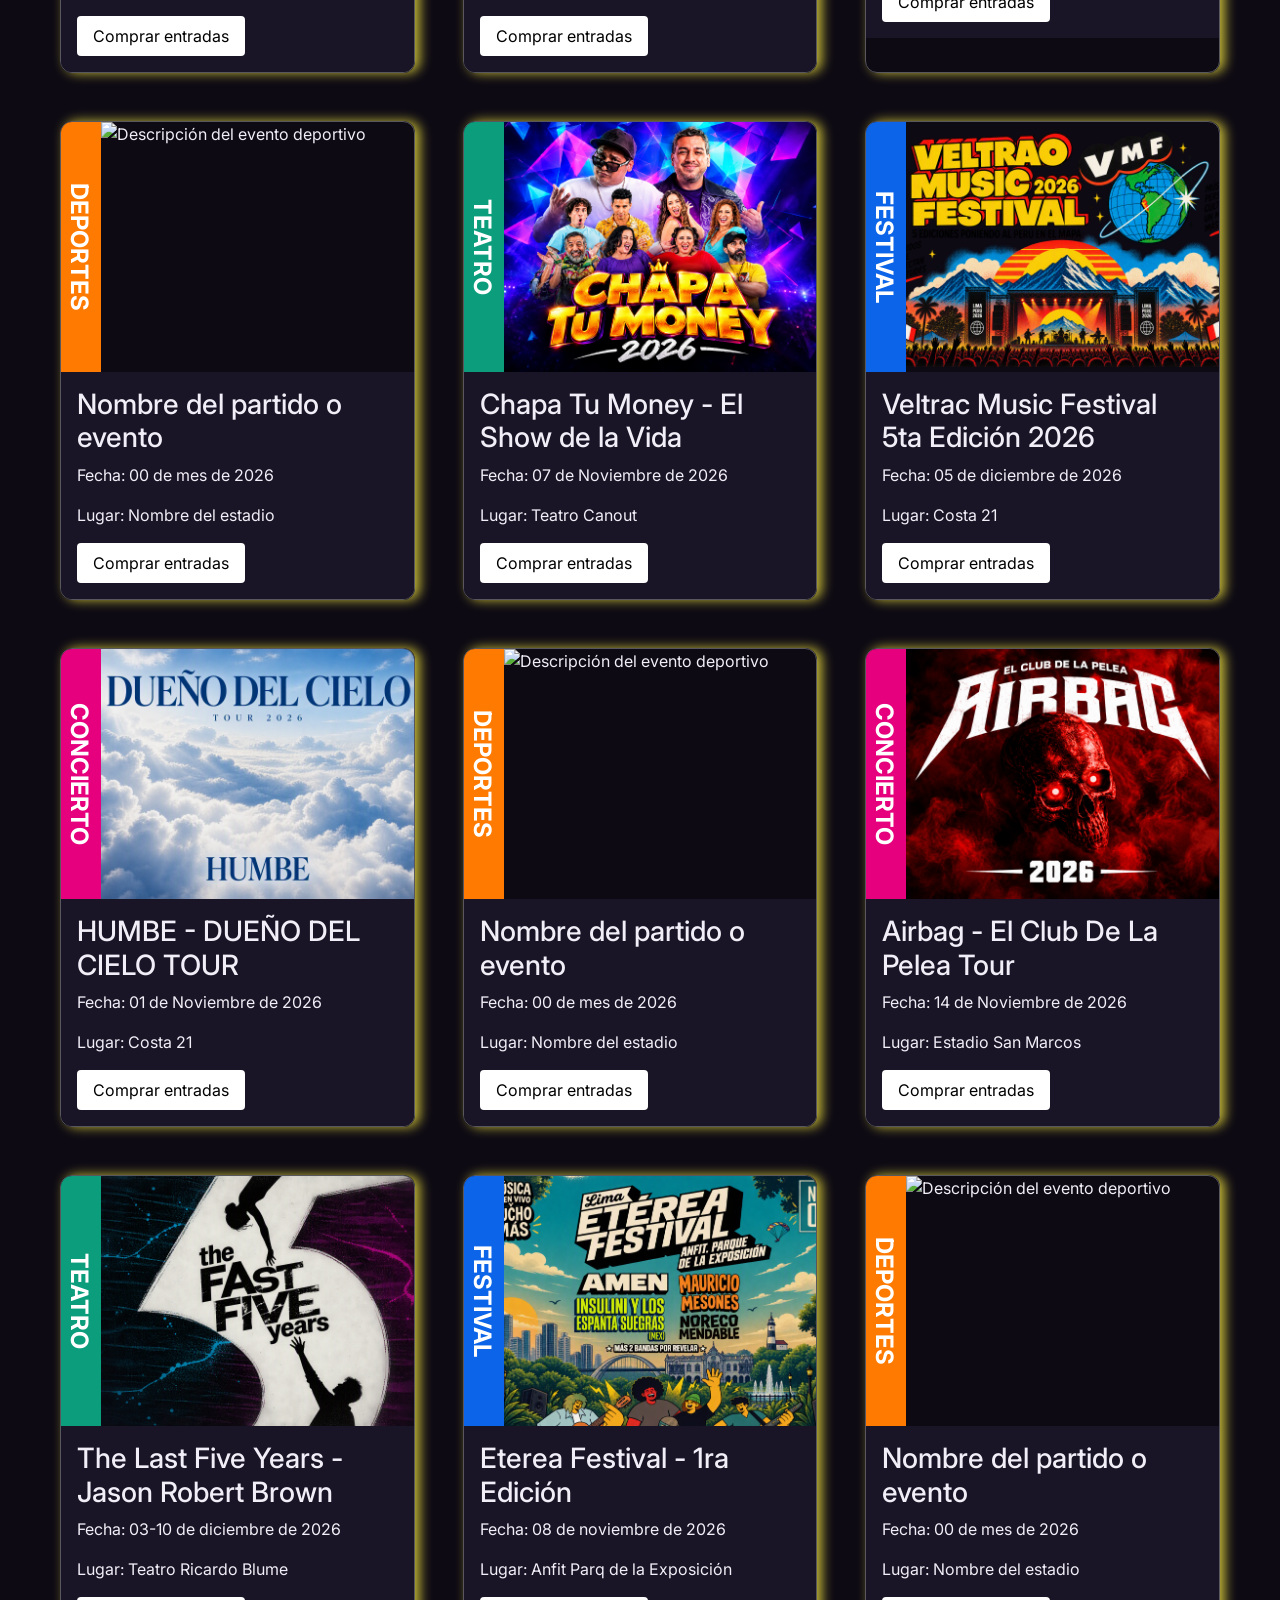
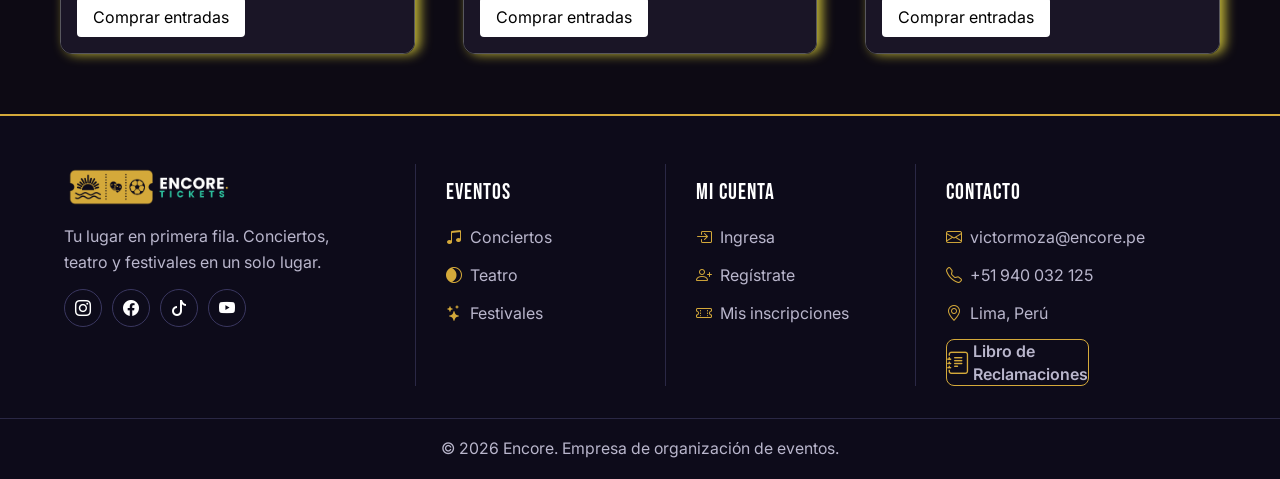
==== commit 00e69cc7: "Actualización 3.0. corrigiendo el carrusel, el banner sombreado, y añadiendo logo nuevo, categoria n" ====
--- a/index.html
+++ b/index.html
@@ -4,329 +4,406 @@
     <meta charset="UTF-8">
     <meta name="viewport" content="width=device-width, initial-scale=1.0">
     <title>Encore</title>
+
+    <!-- Bootstrap 5.3.8 -->
+    <link href="https://cdn.jsdelivr.net/npm/bootstrap@5.3.8/dist/css/bootstrap.min.css" rel="stylesheet">
+
+    <!-- Fuentes e iconos -->
     <link rel="preconnect" href="https://fonts.googleapis.com">
     <link rel="preconnect" href="https://fonts.gstatic.com" crossorigin>
-    <link href="https://cdn.jsdelivr.net/npm/bootstrap@6.0.0-alpha.1/dist/css/bootstrap.min.css" rel="stylesheet" integrity="sha384-B/GM4XqrwHnWXNOWMbloTmrYXZg10cakYGmpfsR/bbzQ6JAJI4ihuyADKLnBgrCe" crossorigin="anonymous">
     <link href="https://fonts.googleapis.com/css2?family=Bebas+Neue&family=Inter:wght@400;500;600&display=swap" rel="stylesheet">
     <link rel="stylesheet" href="https://cdn.jsdelivr.net/npm/bootstrap-icons@1.11.3/font/bootstrap-icons.min.css">
+
+    <!-- Tu CSS y tu JS -->
+    <link rel="stylesheet" href="css/style.css">
     <script src="js/app.js" defer></script>
-    <link rel="stylesheet" href="css/style.css">
 </head>
- 
+
 <body class="body">
 
 <header>
- 
+
     <a href="index.html">
         <img src="image/encore-logo.png" alt="Encore" width="220">
     </a>
- 
+
     <nav class="mz-nav">
         <a href="index.html">Ingresa</a>
-        <a href="index.html" class="sub">Registrate</a> 
+        <a href="index.html" class="sub">Regístrate</a>
         <a href="#modal-entradas">Mis entradas</a>
- 
+
         <details>
             <summary>Categorías ▾</summary>
             <ul>
-                <li><a href="index.html">Conciertos</a></li>
-                <li><a href="index.html">Teatro</a></li>
-                <li><a href="index.html">Festivales</a></li>
+                <li><a href="#eventos" data-filter="conciertos">Conciertos</a></li>
+                <li><a href="#eventos" data-filter="teatro">Teatro</a></li>
+                <li><a href="#eventos" data-filter="festivales">Festivales</a></li>
             </ul>
         </details>
     </nav>
- 
+
 </header>
- 
- 
- 
+
+
 <main>
- 
- 
-       <div id="carouselStackedIndicators" class="carousel slide">
-
-    <div class="carousel-inner rounded-5">
-
-    
-        <div class="carousel-item active">
-
-            <img src="image/eljefe.png" class="mz-carousel d-block w-80" alt="">
-
-            <div class="mz-text">
-                <h1 class="mz-title">EL JEFE DEL JEFE</h1>
-                <p>TEATRO / PRESENCIAL</p>
-                <p>15 de octubre al 1 de noviembre de 2026</p>
-                <a href="#eventos">VER MÁS</a>
-            </div>
-
-        </div>
-
-
-        <div class="carousel-item">
-
-            <img src="image/banner-2.jpg" class="mz-carousel d-block w-80" alt="">
-
-            <div class="mz-text">
-                <h1 class="mz-title">GORILLAZ - THE MOUNTAIN TOUR</h1>
-                <p>CONCIERTO / PRESENCIAL</p>
-                <p>23 de noviembre de 2026 - Arena 1 Park</p>
-                <a href="#eventos">VER MÁS</a>
-            </div>
-
-        </div>
-
-
-        
-        <div class="carousel-item">
-
-            <img src="image/banner-3.jpg" class="mz-carousel d-block w-80" alt="">
-
-            <div class="texto">
-                <h1 class="mz-tittle"> VELTRAC MUSIC FESTIVAL</h1></h1>
-                <p>FESTIVAL / PRESENCIAL</p>
-                <p>5 de diciembre de 2026 - Costa 21</p>
-                <a href="#eventos">VER MÁS</a>
-            </div>
-
-        </div>
+
+    <div id="carouselStackedIndicators" class="carousel slide" data-bs-ride="carousel" aria-label="Eventos destacados">
+
+        <div class="carousel-inner rounded-5">
+
+            <div class="carousel-item active">
+                <img src="image/eljefe.png" class="mz-carousel d-block" alt="El Jefe del Jefe, obra de teatro presencial">
+                <div class="mz-text">
+                    <h2 class="mz-title">EL JEFE DEL JEFE</h2>
+                    <p>TEATRO / PRESENCIAL</p>
+                    <p>15 de octubre al 1 de noviembre de 2026</p>
+                    <a href="#eventos">VER MÁS</a>
+                </div>
+            </div>
+
+            <div class="carousel-item">
+                <img src="image/banner-2.jpg" class="mz-carousel d-block" alt="Gorillaz, The Mountain Tour, concierto en Arena 1 Park">
+                <div class="mz-text">
+                    <h2 class="mz-title">GORILLAZ - THE MOUNTAIN TOUR</h2>
+                    <p>CONCIERTO / PRESENCIAL</p>
+                    <p>23 de noviembre de 2026 - Arena 1 Park</p>
+                    <a href="#eventos">VER MÁS</a>
+                </div>
+            </div>
+
+            <div class="carousel-item">
+                <img src="image/sportC-AlianzaL.png" class="mz-carousel d-block" alt="Veltrac Music Festival, festival en Costa 21">
+                <div class="mz-text">
+                    <h2 class="mz-title">VELTRAC MUSIC FESTIVAL</h2>
+                    <p>FESTIVAL / PRESENCIAL</p>
+                    <p>5 de diciembre de 2026 - Costa 21</p>
+                    <a href="#eventos">VER MÁS</a>
+                </div>
+            </div>
+
+            <div class="carousel-item">
+                <img src="image/sportC-AlianzaL.png" class="mz-carousel d-block" alt="Veltrac Music Festival, festival en Costa 21">
+                <div class="mz-text">
+                    <h2 class="mz-title">VELTRAC MUSIC FESTIVAL</h2>
+                    <p>FESTIVAL / PRESENCIAL</p>
+                    <p>5 de diciembre de 2026 - Costa 21</p>
+                    <a href="#eventos">VER MÁS</a>
+                </div>
+            </div>
+
+            <div class="carousel-item">
+                <img src="image/UyJP.png" class="mz-carousel d-block" alt="Veltrac Music Festival, festival en Costa 21">
+                <div class="mz-text">
+                    <h2 class="mz-title">VELTRAC MUSIC FESTIVAL</h2>
+                    <p>FESTIVAL / PRESENCIAL</p>
+                    <p>5 de diciembre de 2026 - Costa 21</p>
+                    <a href="#eventos">VER MÁS</a>
+                </div>
+            </div>
+
+            <div class="carousel-item">
+                <img src="image/sportC-AlianzaL.png" class="mz-carousel d-block" alt="Veltrac Music Festival, festival en Costa 21">
+                <div class="mz-text">
+                    <h2 class="mz-title">VELTRAC MUSIC FESTIVAL</h2>
+                    <p>FESTIVAL / PRESENCIAL</p>
+                    <p>5 de diciembre de 2026 - Costa 21</p>
+                    <a href="#eventos">VER MÁS</a>
+                </div>
+            </div>
+
+        </div>
+
+        <button class="carousel-control-prev" type="button" data-bs-target="#carouselStackedIndicators" data-bs-slide="prev">
+            <span class="carousel-control-prev-icon" aria-hidden="true"></span>
+            <span class="visually-hidden">Anterior</span>
+        </button>
+
+        <button class="carousel-control-next" type="button" data-bs-target="#carouselStackedIndicators" data-bs-slide="next">
+            <span class="carousel-control-next-icon" aria-hidden="true"></span>
+            <span class="visually-hidden">Siguiente</span>
+        </button>
 
     </div>
 
 
-<button class="carousel-control-prev"
-        type="button"
-        data-bs-target="#carouselStackedIndicators"
-        data-bs-slide="prev">
-
-    <span class="carousel-control-prev-icon"></span>
-</button>
-
-<button class="carousel-control-next"
-        type="button"
-        data-bs-target="#carouselStackedIndicators"
-        data-bs-slide="next">
-
-    <span class="carousel-control-next-icon"></span>
-</button>
-</div>
-
-
-        <section class="hero-section">
+    <section class="hero-section">
         <div id="home-view" class="home-view">
             <div class="hero">
                 <h1 class="text-tittle-inicio">Tu lugar<br><span>en primera fila.</span></h1>
                 <p>Explora los próximos eventos, inscríbete en segundos y gestiona tus inscripciones.</p>
             </div>
         </div>
-        </section>
- 
-    
+    </section>
+
     <section id="eventos" class="section">
+
         <div class="title-container mt-5 text-center">
             <h2 class="title p-5">Próximos eventos</h2>
         </div>
 
-        <div class="filters" id="filters"> 
-            <button class="filter-button" data-filter="all">Todos</button> 
-            <button class="filter-button" data-filter="conciertos">Conciertos</button> 
-            <button class="filter-button" data-filter="teatro">Teatro</button> 
-            <button class="filter-button" data-filter="festivales">Festivales</button> 
-        </div> 
+        <div class="filters" id="filters">
+            <button class="filter-button" data-filter="all">Todos</button>
+            <button class="filter-button" data-filter="conciertos">Conciertos</button>
+            <button class="filter-button" data-filter="teatro">Teatro</button>
+            <button class="filter-button" data-filter="festivales">Festivales</button>
+            <button class="filter-button" data-filter="festivales">Futbol</button>
+        </div>
 
 
         <div class="container-fluid mt-5 mb-5 px-5">
             <div class="row gy-5">
-            <div class="col-12 lg:col-4">
-            <article class="card-events-img h-100" data-categoria="festivales">
-            <div class="part-superior">
-                <div class="franja-conciert">
-                    <span class="moza-tittle-concierto">CONCIERTO</span>
-                </div>
-                <img class ="image-event" src="image/gorillaz.png" alt="The Mountain Tour">
-            </div>
- 
-            <div class="part-inferior">
-                <h3>Gorillaz - The Mountain Tour</h3>
-                <p>Fecha: 23 de Noviembre de 2026</p>
-                <p>Lugar: Arena 1 Park</p>
-                <button class="btn-comprar">Comprar entradas</button>
-            </div>
- 
-            </article>
-            </div>
- 
-            <div class="col-12 lg:col-4">
-             <article class="card-events-img h-100" data-categoria="festivales">
-            <div class="part-superior">
-                <div class="franja-teatro">
-                    <span class="moza-tittle-teatro">TEATRO</span>
-                </div>
-                <img class ="image-event" src="image/Hablando-Huevadas.png" alt="The Mountain Tour">
-            </div>
- 
-            <div class="part-inferior">
-                <h3>Hablando Huevadas - 2026</h3>
-                <p>Fecha: 31 de Octubre de 2026</p>
-                <p>Lugar: Teatro Canout</p>
-                <button class="btn-comprar">Comprar entradas</button>
-            </div>
- 
-            </article>
-            </div>
- 
- 
+
             
- 
-            
- 
-            <div class="col-12 lg:col-4">
-             <article class="card-events-img h-100" data-categoria="festivales">
-            <div class="part-superior">
-                <div class="franja-festival">
-                    <span class="moza-tittle-festival">FESTIVAL</span>
-                </div>
-                <img class ="image-event" src="image/festival-reggaeton.png" alt="Festival Reggaeton">
-            </div>
- 
-            <div class="part-inferior">
-                <h3>Reggaeton Lima Festival edición halloween</h3>
-                <p>Fecha: 31 de octubre de 2026</p>
-                <p>Lugar: Estadio Nacional</p>
-                <button class="btn-comprar">Comprar entradas</button>
-            </div>
- 
-            </article>
-            </div>
- 
-            <div class="col-12 lg:col-4">
-             <article class="card-events-img h-100" data-categoria="festivales">
-            <div class="part-superior">
-                <div class="franja-teatro">
-                    <span class="moza-tittle-teatro">TEATRO</span>
-                </div>
-                <img class ="image-event" src="image/chapa-tu-money.png" alt="The Mountain Tour">
-            </div>
- 
-            <div class="part-inferior">
-                <h3>Chapa Tu Money - El Show de la Vida</h3>
-                <p>Fecha: 07 de Noviembre de 2026</p>
-                <p>Lugar: Teatro Canout</p>
-                <button class="btn-comprar">Comprar entradas</button>
-            </div>
- 
-            </article>
-            </div>
- 
- 
-            <div class="col-12 lg:col-4">
-             <article class="card-events-img h-100" data-categoria="festivales">
-            <div class="part-superior">
-                <div class="franja-festival">
-                    <span class="moza-tittle-festival">FESTIVAL</span>
-                </div>
-                <img class ="image-event" src="image/vmf.png" alt="The Mountain Tour">
-            </div>
- 
-            <div class="part-inferior">
-                <h3>Veltrac Music Festival 5ta Edición 2026</h3>
-                <p>Fecha: 05 de diciembre de 2026</p>
-                <p>Lugar: Costa 21</p>
-                <button class="btn-comprar">Comprar entradas</button>
-            </div>
- 
-            
-            </article>
-            </div> 
- 
- 
-            <div class="col-12 lg:col-4">
-             <article class="card-events-img h-100" data-categoria="festivales">
-            <div class="part-superior">
-                <div class="franja-conciert">
-                    <span class="moza-tittle-concierto">CONCIERTO</span>
-                </div>
-                <img class ="image-event" src="image/humbe.png" alt="The Mountain Tour">
-            </div>
- 
-            <div class="part-inferior">
-                <h3>HUMBE - DUEÑO DEL CIELO TOUR</h3>
-                <p>Fecha: 01 de Noviembre de 2026</p>
-                <p>Lugar: Costa 21</p>
-                <button class="btn-comprar">Comprar entradas</button>
-            </div>
- 
-            </article>
-            </div>
- 
-            <div class="col-12 lg:col-4">
-             <article class="card-events-img h-100" data-categoria="festivales">
-            <div class="part-superior">
-                <div class="franja-conciert">
-                    <span class="moza-tittle-concierto">CONCIERTO</span>
-                </div>
-                <img class ="image-event" src="image/airbag.png" alt="Airbag">
-            </div>
- 
-            <div class="part-inferior">
-                <h3>Airbag - El Club De La Pelea Tour</h3>
-                <p>Fecha: 14 de Noviembre de 2026</p>
-                <p>Lugar: Estadio San Marcos</p>
-                <button class="btn-comprar">Comprar entradas</button>
-            </div>
- 
-            </article>
-            </div>
- 
- 
-            <div class="col-12 lg:col-4">
-             <article class="card-events-img h-100" data-categoria="festivales">
-            <div class="part-superior">
-                <div class="franja-teatro">
-                    <span class="moza-tittle-teatro">TEATRO</span>
-                </div>
-                <img class ="image-event" src="image/five-years.png" alt="The Mountain Tour">
-            </div>
- 
-            <div class="part-inferior">
-                <h3>The Last Five Years - Jason Robert Brown</h3>
-                <p>Fecha: 03-10 de diciembre de 2026</p>
-                <p>Lugar: Teatro Ricardo Blume</p>
-                <button class="btn-comprar">Comprar entradas</button>
-            </div>
- 
-            </article>
-            </div>
- 
-            <div class="col-12 lg:col-4">
-             <article class="card-events-img h-100" data-categoria="festivales">
-            <div class="part-superior">
-                <div class="franja-festival">
-                    <span class="moza-tittle-festival">FESTIVAL</span>
-                </div>
-                <img class ="image-event" src="image/Eterea-Festival.png" alt="The Mountain Tour">
-            </div>
- 
-            <div class="part-inferior">
-                <h3>Eterea Festival - 1ra Edición</h3>
-                <p>Fecha: 08 de noviembre de 2026</p>
-                <p>Lugar: Anfit Parq de la Exposición</p>
-                <button class="btn-comprar">Comprar entradas</button>
-            </div>
- 
-            </article>
-            </div>
-        
-         </div>
-        </div>
-        
+                <div class="col-12 col-lg-4">
+                    <article class="card-events-img h-100" data-categoria="conciertos">
+                        <div class="part-superior">
+                            <div class="franja-conciert">
+                                <span class="moza-tittle-concierto">CONCIERTO</span>
+                            </div>
+                            <img class="image-event" src="image/gorillaz.png" alt="Gorillaz, The Mountain Tour">
+                        </div>
+                        <div class="part-inferior">
+                            <h3>Gorillaz - The Mountain Tour</h3>
+                            <p>Fecha: 23 de Noviembre de 2026</p>
+                            <p>Lugar: Arena 1 Park</p>
+                            <button class="btn-comprar">Comprar entradas</button>
+                        </div>
+                    </article>
+                </div>
+
+              
+                <div class="col-12 col-lg-4">
+                    <article class="card-events-img h-100" data-categoria="teatro">
+                        <div class="part-superior">
+                            <div class="franja-teatro">
+                                <span class="moza-tittle-teatro">TEATRO</span>
+                            </div>
+                            <img class="image-event" src="image/Hablando-Huevadas.png" alt="Hablando Huevadas 2026">
+                        </div>
+                        <div class="part-inferior">
+                            <h3>Hablando Huevadas - 2026</h3>
+                            <p>Fecha: 31 de Octubre de 2026</p>
+                            <p>Lugar: Teatro Canout</p>
+                            <button class="btn-comprar">Comprar entradas</button>
+                        </div>
+                    </article>
+                </div>
+
+                
+                <div class="col-12 col-lg-4">
+                    <article class="card-events-img h-100" data-categoria="festivales">
+                        <div class="part-superior">
+                            <div class="franja-festival">
+                                <span class="moza-tittle-festival">FESTIVAL</span>
+                            </div>
+                            <img class="image-event" src="image/festival-reggaeton.png" alt="Reggaeton Lima Festival, edición Halloween">
+                        </div>
+                        <div class="part-inferior">
+                            <h3>Reggaeton Lima Festival</h3>
+                            <p>Fecha: 31 de octubre de 2026</p>
+                            <p>Lugar: Estadio Nacional</p>
+                            <button class="btn-comprar">Comprar entradas</button>
+                        </div>
+                    </article>
+                </div>
+
+                <div class="col-12 col-lg-4">
+                    <article class="card-events-img h-100" data-categoria="deportes">
+                        <div class="part-superior">
+                            <div class="franja-deporte">
+                                <span class="moza-tittle-deporte">DEPORTES</span>
+                            </div>
+                            <img class="image-event" src="image/" alt="Descripción del evento deportivo">
+                        </div>
+                        <div class="part-inferior">
+                            <h3>Nombre del partido o evento</h3>
+                            <p>Fecha: 00 de mes de 2026</p>
+                            <p>Lugar: Nombre del estadio</p>
+                            <button class="btn-comprar">Comprar entradas</button>
+                        </div>
+                    </article>
+                </div>
+
+                <div class="col-12 col-lg-4">
+                    <article class="card-events-img h-100" data-categoria="teatro">
+                        <div class="part-superior">
+                            <div class="franja-teatro">
+                                <span class="moza-tittle-teatro">TEATRO</span>
+                            </div>
+                            <img class="image-event" src="image/chapa-tu-money.png" alt="Chapa Tu Money, el show de la vida">
+                        </div>
+                        <div class="part-inferior">
+                            <h3>Chapa Tu Money - El Show de la Vida</h3>
+                            <p>Fecha: 07 de Noviembre de 2026</p>
+                            <p>Lugar: Teatro Canout</p>
+                            <button class="btn-comprar">Comprar entradas</button>
+                        </div>
+                    </article>
+                </div>
+
+              
+                <div class="col-12 col-lg-4">
+                    <article class="card-events-img h-100" data-categoria="festivales">
+                        <div class="part-superior">
+                            <div class="franja-festival">
+                                <span class="moza-tittle-festival">FESTIVAL</span>
+                            </div>
+                            <img class="image-event" src="image/vmf.png" alt="Veltrac Music Festival, quinta edición">
+                        </div>
+                        <div class="part-inferior">
+                            <h3>Veltrac Music Festival 5ta Edición 2026</h3>
+                            <p>Fecha: 05 de diciembre de 2026</p>
+                            <p>Lugar: Costa 21</p>
+                            <button class="btn-comprar">Comprar entradas</button>
+                        </div>
+                    </article>
+                </div>
+
+                
+                <div class="col-12 col-lg-4">
+                    <article class="card-events-img h-100" data-categoria="conciertos">
+                        <div class="part-superior">
+                            <div class="franja-conciert">
+                                <span class="moza-tittle-concierto">CONCIERTO</span>
+                            </div>
+                            <img class="image-event" src="image/humbe.png" alt="Humbe, Dueño del Cielo Tour">
+                        </div>
+                        <div class="part-inferior">
+                            <h3>HUMBE - DUEÑO DEL CIELO TOUR</h3>
+                            <p>Fecha: 01 de Noviembre de 2026</p>
+                            <p>Lugar: Costa 21</p>
+                            <button class="btn-comprar">Comprar entradas</button>
+                        </div>
+                    </article>
+                </div>
+
+                <div class="col-12 col-lg-4">
+                    <article class="card-events-img h-100" data-categoria="deportes">
+                        <div class="part-superior">
+                            <div class="franja-deporte">
+                                <span class="moza-tittle-deporte">DEPORTES</span>
+                            </div>
+                            <img class="image-event" src="image/nombre-imagen.png" alt="Descripción del evento deportivo">
+                        </div>
+                        <div class="part-inferior">
+                            <h3>Nombre del partido o evento</h3>
+                            <p>Fecha: 00 de mes de 2026</p>
+                            <p>Lugar: Nombre del estadio</p>
+                            <button class="btn-comprar">Comprar entradas</button>
+                        </div>
+                    </article>
+                </div>
+                
+                <div class="col-12 col-lg-4">
+                    <article class="card-events-img h-100" data-categoria="conciertos">
+                        <div class="part-superior">
+                            <div class="franja-conciert">
+                                <span class="moza-tittle-concierto">CONCIERTO</span>
+                            </div>
+                            <img class="image-event" src="image/airbag.png" alt="Airbag, El Club de la Pelea Tour">
+                        </div>
+                        <div class="part-inferior">
+                            <h3>Airbag - El Club De La Pelea Tour</h3>
+                            <p>Fecha: 14 de Noviembre de 2026</p>
+                            <p>Lugar: Estadio San Marcos</p>
+                            <button class="btn-comprar">Comprar entradas</button>
+                        </div>
+                    </article>
+                </div>
+
+                
+                <div class="col-12 col-lg-4">
+                    <article class="card-events-img h-100" data-categoria="teatro">
+                        <div class="part-superior">
+                            <div class="franja-teatro">
+                                <span class="moza-tittle-teatro">TEATRO</span>
+                            </div>
+                            <img class="image-event" src="image/five-years.png" alt="The Last Five Years, de Jason Robert Brown">
+                        </div>
+                        <div class="part-inferior">
+                            <h3>The Last Five Years - Jason Robert Brown</h3>
+                            <p>Fecha: 03-10 de diciembre de 2026</p>
+                            <p>Lugar: Teatro Ricardo Blume</p>
+                            <button class="btn-comprar">Comprar entradas</button>
+                        </div>
+                    </article>
+                </div>
+
+                
+                <div class="col-12 col-lg-4">
+                    <article class="card-events-img h-100" data-categoria="festivales">
+                        <div class="part-superior">
+                            <div class="franja-festival">
+                                <span class="moza-tittle-festival">FESTIVAL</span>
+                            </div>
+                            <img class="image-event" src="image/Eterea-Festival.png" alt="Eterea Festival, primera edición">
+                        </div>
+                        <div class="part-inferior">
+                            <h3>Eterea Festival - 1ra Edición</h3>
+                            <p>Fecha: 08 de noviembre de 2026</p>
+                            <p>Lugar: Anfit Parq de la Exposición</p>
+                            <button class="btn-comprar">Comprar entradas</button>
+                        </div>
+                    </article>
+                </div>
+
+                <div class="col-12 col-lg-4">
+                    <article class="card-events-img h-100" data-categoria="deportes">
+                        <div class="part-superior">
+                            <div class="franja-deporte">
+                                <span class="moza-tittle-deporte">DEPORTES</span>
+                            </div>
+                            <img class="image-event" src="image/nombre-imagen.png" alt="Descripción del evento deportivo">
+                        </div>
+                        <div class="part-inferior">
+                            <h3>Nombre del partido o evento</h3>
+                            <p>Fecha: 00 de mes de 2026</p>
+                            <p>Lugar: Nombre del estadio</p>
+                            <button class="btn-comprar">Comprar entradas</button>
+                        </div>
+                    </article>
+                </div>
+
+            </div>
+        </div>
+
     </section>
- 
+
+
+        <div class="enc-modal" id="modal-entradas">
+            <a href="#cerrar" class="enc-modal-fondo" aria-label="Cerrar"></a>
+
+            <div class="enc-modal-caja" role="dialog" aria-labelledby="titulo-entradas">
+                <a href="#cerrar" class="enc-modal-x" aria-label="Cerrar">&times;</a>
+                <h2 id="titulo-entradas">Mis entradas</h2>
+
+                <article class="enc-entrada-tarjet">
+                    <div>
+                        <h3>HUMBE - Dueño del Cielo Tour</h3>
+                        <p>1 de noviembre de 2026 · Costa 21</p>
+                        <p>2 entradas · Código: <strong>ENC-48213</strong></p>
+                    </div>
+                    <span class="enc-confirm">Confirmada</span>
+                </article>
+
+                <article class="enc-entrada-tarjet">
+                    <div>
+                        <h3>Gorillaz - The Mountain Tour</h3>
+                        <p>23 de noviembre de 2026 · Arena 1 Park</p>
+                        <p>1 entrada · Código: <strong>ENC-77502</strong></p>
+                    </div>
+                    <span class="enc-confirm">Confirmada</span>
+                </article>
+
+                <a href="#cerrar" class="enc-cerrar">Cerrar</a>
+            </div>
+        </div>
 </main>
- 
+
+
 <footer class="footer-container">
     <div class="footer-mz">
 
-        
         <div class="footer-col footer-marca">
             <img src="image/encore-logo.png" alt="Encore" width="170">
             <p>Tu lugar en primera fila. Conciertos, teatro y festivales en un solo lugar.</p>
@@ -337,8 +414,7 @@
                 <a href="#" aria-label="YouTube"><i class="bi bi-youtube"></i></a>
             </div>
         </div>
-        
-        
+
         <nav class="footer-col" aria-label="Categorías">
             <h4>Eventos</h4>
             <a href="#eventos" data-filter="conciertos"><i class="bi bi-music-note-beamed"></i> Conciertos</a>
@@ -346,20 +422,18 @@
             <a href="#eventos" data-filter="festivales"><i class="bi bi-stars"></i> Festivales</a>
         </nav>
 
-        
         <nav class="footer-col" aria-label="Mi cuenta">
             <h4>Mi cuenta</h4>
             <a href="index.html"><i class="bi bi-box-arrow-in-right"></i> Ingresa</a>
             <a href="index.html"><i class="bi bi-person-plus"></i> Regístrate</a>
-            <a href="#inscripciones"><i class="bi bi-ticket-perforated"></i> Mis inscripciones</a>
+            <a href="#modal-entradas"><i class="bi bi-ticket-perforated"></i> Mis inscripciones</a>
         </nav>
 
-        
         <div class="footer-col">
             <h4>Contacto</h4>
-            <a href="mailto:contacto@encore.pe"><i class="bi bi-envelope"></i> victormoza@encore.pe</a>
+            <a href="mailto:victormoza@encore.pe"><i class="bi bi-envelope"></i> victormoza@encore.pe</a>
             <a href="tel:+51940032125"><i class="bi bi-telephone"></i> +51 940 032 125</a>
-            <span><i class="bi bi-geo-alt"></i>Lima, Perú</span>
+            <span><i class="bi bi-geo-alt"></i> Lima, Perú</span>
             <a href="libro-reclamaciones.html" class="block-mz">
                 <i class="icon bi bi-journal-text"></i>
                 <span>Libro de<br>Reclamaciones</span>
@@ -372,34 +446,8 @@
         <p>© 2026 Encore. Empresa de organización de eventos.</p>
     </div>
 </footer>
-<div class="enc-modal" id="modal-entradas">
-  <a href="#cerrar" class="enc-modal-fondo" aria-label="Cerrar"></a>
-
-  <div class="enc-modal-caja" role="dialog" aria-labelledby="titulo-entradas">
-    <a href="#cerrar" class="enc-modal-x" aria-label="Cerrar">&times;</a>
-    <h2 id="titulo-entradas">Mis entradas</h2>
-
-    <article class="enc-entrada-tarjet">
-      <div>
-        <h3>HUMBE - Dueño del Cielo Tour</h3>
-        <p>1 de noviembre de 2026 · Costa 21</p>
-        <p>2 entradas · Código: <strong>ENC-48213</strong></p>
-      </div>
-      <span class="enc-confirm">Confirmada</span>
-    </article>
-
-    <article class="enc-entrada-tarjet">
-      <div>
-        <h3>Gorillaz - The Mountain Tour</h3>
-        <p>23 de noviembre de 2026 · Arena 1 Park</p>
-        <p>1 entrada · Código: <strong>ENC-77502</strong></p>
-      </div>
-      <span class="enc-confirm">Confirmada</span>
-    </article>
-
-    <a href="#cerrar" class="enc-cerrar">Cerrar</a>
-  </div>
-</div>
-<script type="module" src="https://cdn.jsdelivr.net/npm/bootstrap@6.0.0-alpha.1/dist/js/bootstrap.bundle.min.js" integrity="sha384-1a/pXj49ZQ1aHEmrJ+gMw1otqoVsYwlEnlD8mIfY2TV03r20Y0CN7uqx1tQogjPL" crossorigin="anonymous"></script></body>
-</html>
- +
+<script src="https://cdn.jsdelivr.net/npm/bootstrap@5.3.8/dist/js/bootstrap.bundle.min.js"></script>
+
+</body>
+</html>
--- a/css/style.css
+++ b/css/style.css
@@ -5,17 +5,22 @@
 body {
     margin: 0;
     font-family: "Inter", Arial, sans-serif;
-    background-color: #0d0a14;   
-    color: #f2eef7;       
-}
+    background-color: #0d0a14;
+    color: #f2eef7;
+}
+
 a {
-    color: inherit;           
+    color: inherit;
     text-decoration: none;
     margin-left: 20px;
-    nav &:hover{
-        color: #e6007e;
-        
-    }
+}
+
+/* Foco visible para quien navega con teclado (accesibilidad) */
+a:focus-visible,
+button:focus-visible,
+summary:focus-visible {
+    outline: 2px solid #d4af37;
+    outline-offset: 3px;
 }
 
 header {
@@ -28,7 +33,7 @@
     background: #0d0b17;
     border-bottom: 1px solid #d4af37;
 }
- 
+
 nav {
     display: flex;
     align-items: center;
@@ -38,149 +43,160 @@
     position: relative;
     z-index: 1050;
     background-color: transparent;
-    color: #d4af37
-}
- 
+    color: #d4af37;
+}
+
 nav a,
 nav summary {
     color: #f2f0f7;
     text-decoration: none;
     list-style: none;
     cursor: pointer;
-}
- 
-nav a:hover,
-nav summary:hover {
-    background-color: transparent !important;
-    color: #d4af37
-}
- 
-
+
+    &:hover {
+        background-color: transparent !important;
+        color: #d4af37;
+    }
+}
 .sub {
     padding: 0.5rem 1.2rem;
     background: #0c9e7c;
     border-radius: 999px;
-}
- 
-.sub:hover {
-    background: #d4af37 !important;
-    color: #0d0b17;
-}
- 
-/* Menú de categorías */
+        &:hover {
+             background: #d4af37 !important;
+             color: #0d0b17;
+}
+}
 nav details {
     position: relative;
     z-index: 1050;
 }
- 
+
 nav ul {
-    position:absolute;
-    margin: 0.8rem 0 0 ;
+    position: absolute;
+    margin: 0.8rem 0 0;
     padding: 0.6rem 0.6rem;
     list-style: none;
     background: #15112a;
     border: 1px solid #d4af37;
     border-radius: 8px;
 }
- 
+
 nav li {
     padding: 0.4rem 0;
 }
-.mz-nav{
+
+.mz-nav {
     margin-top: 1%;
 }
 
 .hero {
     padding: 96px 32px;
     text-align: center;
-    
-}
-.hero-section{
+}
+
+.hero-section {
     background-image: url("../image/avt.png");
     background-size: cover;
     background-position: center;
     background-repeat: no-repeat;
     min-height: auto;
     justify-content: flex-start;
-    margin-top: -130px;
+    align-self: center;
     position: relative;
     z-index: 2;
-    
-}
-    
+}
+
 .text-tittle-inicio {
     font-family: "Bebas Neue", sans-serif;
     font-size: clamp(2.5rem, 10vw, 5rem);
     line-height: 1;
     margin: 0 0 16px;
 }
+
 .text-tittle-inicio span {
     color: #d4af37;
 }
+
 .hero p {
     max-width: 520px;
     margin: 0 auto;
     color: #b9b0cc;
     text-align: center;
     width: 100%;
-    
-}
-.title{
+}
+
+.title {
     justify-content: space-between;
     text-align: center;
     box-shadow: 0 0 8px #cd9a03;
     display: block;
-    margin: 0 auto;
-    padding: 8px 16px;
-    border-radius: 8px;
-    
-}
-
-
+}
+
+.filters {
+    display: flex;
+    justify-content: center;
+    flex-wrap: wrap;
+    gap: 12px;
+    margin-top: 24px;
+}
+
+.filter-button {
+    padding: 8px 20px;
+    background: transparent;
+    color: #f2eef7;
+    border: 3px solid #d4af37;
+    border-radius: 30px;
+        &:hover {
+            background: #d4af37;
+            color: #0d0b17;
+}
+}
 .card-events-img {
     border-radius: 12px;
-    overflow: hidden; 
+    overflow: hidden;
     border: 1px solid rgb(88, 87, 94);
     box-shadow: 5px 0 12px rgba(199, 187, 55, 0.986);
     margin-left: 0.75rem;
     margin-right: 0.75rem;
-
-     &:hover {
-        transform: scale(1.01);
-        transition: linear 0.6s;
+    transition: transform 0.6s linear;
+}
+
+.card-events-img:hover {
+    transform: scale(1.01);
 }
 
 .part-superior {
     display: flex;
     height: 250px;
 }
+
 .part-inferior {
     padding: 16px;
     background-color: #1a1526;
-
-}
-.moza-tittle-concierto{
+}
+
+.moza-tittle-concierto {
     font-size: 1.5rem;
     font-weight: bold;
-    color:white;
-}
-
-.franja-conciert{
+    color: white;
+}
+
+.franja-conciert {
     width: 40px;
     height: 100%;
     writing-mode: vertical-lr;
     background-color: #e6007e;
     text-align: center;
-    
-}
-.image-event{
+}
+
+.image-event {
     flex: 1;
     width: 100px;
     height: 250px;
     object-fit: cover;
-
-}
-}
+}
+
 .btn-comprar {
     display: inline-block;
     padding: 8px 16px;
@@ -188,176 +204,208 @@
     color: black;
     border: none;
     border-radius: 4px;
-      &:hover {
-        background: #e6a600;
-        transition: linear 0.6s;
-        
-    }
-}
-.moza-tittle-teatro{
+    transition: background 0.6s linear;
+}
+
+.btn-comprar:hover {
+    background: #e6a600;
+}
+
+.moza-tittle-teatro {
     font-size: 1.5rem;
     font-weight: bold;
-    color:white;
-}
-.franja-teatro{
+    color: white;
+}
+
+.franja-teatro {
     width: 40px;
     height: 100%;
     writing-mode: vertical-lr;
     background-color: #0c9e7c;
     text-align: center;
 }
-.moza-tittle-festival{
+
+.moza-tittle-festival {
     font-size: 1.5rem;
     font-weight: bold;
-    color:white;
-}
-.franja-festival{
+    color: white;
+}
+
+.franja-festival {
     width: 40px;
     height: 100%;
     writing-mode: vertical-lr;
     background-color: #0c64e8;
     text-align: center;
-
-}
-.carousel-item{
+}
+.franja-deporte {
+    width: 40px;
+    height: 100%;
+    writing-mode: vertical-lr;
+    background-color: #ff7a00;
+    text-align: center;
+}
+
+.moza-tittle-deporte {
+    font-size: 1.5rem;
+    font-weight: bold;
+    color: white;
+}
+
+#carouselStackedIndicators {
     position: relative;
-
-}
-.mz-text{
+}
+
+.carousel-item::before{
+    content: "";
+    position: absolute;
+    inset: 0;
+    background: linear-gradient(
+        to right,
+        rgba(13, 10, 20, 0.85) 0%,
+        rgba(13, 10, 20, 0.5) 40%,
+        rgba(13, 10, 20, 0) 75%
+        );
+    z-index: 1;
+    pointer-events: none;    
+    }
+
+.carousel-item img {
+    width: 100%;
+    height: 385px;
+    object-fit: cover;
+}
+
+.mz-text {
     position: absolute;
     top: 25%;
     left: 9%;
     color: white;
-
-}
-.mz-title{
+    z-index: 2;
+    z-index: 2;
+    text-shadow: 0 2px 6px rgb(0, 0, 0, 0.6);
+}
+
+.mz-title {
     font-size: 2.3rem;
-
-}
+}
+
 .mz-text p {
     font-size: 16px;
-
-}
-.mz-text a{
+}
+
+.mz-text a {
     display: inline-block;
     padding: 12px 40px;
     border: 1px solid white;
     text-decoration: none;
     background: white;
-    color:black;
-        &:hover{
-            background-color: #cd9a03;
-    }
-}
-
-
-#carouselStackedIndicators {
-    position: relative;
-}
-
-
-.carousel-item img {
-    width: 100%;
-    height: 350px;
-    
-}
-
+    color: black;
+}
+
+.mz-text a:hover {
+    background-color: #cd9a03;
+}
 
 .carousel-control-prev,
 .carousel-control-next {
-    position: absolute;
-    top: 32%;
-    bottom: 0;
-    width: 1%;
-    height: 6%;
+    top: 50%;
+    bottom: auto;
+    transform: translateY(-50%);
+    width: 48px;
+    height: 56px;
     z-index: 10;
-    background-color: #0d0a14
-
-}
-.carousel-control-prev {
-    left: 0;
-}
-.carousel-control-next {
-    right: 0;
-}
-
-.inscripcion{
+    border-radius: 100%;
+    background-color: #0c9e7c !important;
+        &:hover{
+            color: #d4af37 !important;
+        }
+}
+
+.inscripcion {
     background-color: #cd9a03;
     justify-content: space-between;
     text-align: center;
-    display:flow-root;
+    display: flow-root;
     margin: 0 auto;
     padding: 0 auto;
     place-items: center;
 }
+
 .oculto {
     display: none !important;
 }
-.footer-container{ 
-    margin-top:60px;
-    background:#0d0b1a;
-    color:#b9b6cc;
-    border-top:2px solid #d4a93a;
-    font-family:"Inter",sans-serif;
-}
-.footer-mz{
+
+.footer-container {
+    margin-top: 60px;
+    background: #0d0b1a;
+    color: #b9b6cc;
+    border-top: 2px solid #d4a93a;
+    font-family: "Inter", sans-serif;
+}
+
+.footer-mz {
     max-width: 1200px;
     margin: 0 auto;
     padding: 48px 24px 32px;
     display: grid;
     grid-template-columns: 1.4fr 1fr 1fr 1.2fr;
 }
-.footer-col{
+
+.footer-col {
     display: flex;
     flex-direction: column;
     gap: 14px;
     align-items: flex-start;
     text-align: left;
 }
-.footer-col + .footer-col{
+
+.footer-col + .footer-col {
     padding-left: 30px;
     border-left: 1px solid #2a2845;
 }
-.footer-col h4{
-    margin:0 0 4px;
+
+.footer-col h4 {
+    margin: 16px 0 4px;
     color: #fff;
-    font-family: "Bebas Neue",sans-serif; 
+    font-family: "Bebas Neue", sans-serif;
     font-size: 1.4rem;
     letter-spacing: 1px;
-    align-items: flex-start;
-    text-align: right;
-}   
+}
+
 .footer-col a,
-.footer-col span{
+.footer-col span {
     color: #b9b6cc;
     text-decoration: none;
     padding: 0;
     margin: 0;
 }
-.footer-col i{
+
+.footer-col i {
     color: #d4a93a;
     margin-right: 4px;
 }
-.footer-col h4{
-    margin-top: 16px;
-}
-.footer.marca p{
+
+.footer-marca p {
     margin: 0;
     max-width: 280px;
     line-height: 1.6;
 }
-.footer-marca img{
-
-        &:hover{
-            transform: scale(1.04);
-            transition: linear 0.3s;
-    }
-}
-.footer-redes{
-    display: flex;
-    gap: 10px;   
-}
-.footer-redes a{
+
+.footer-marca img {
+    transition: transform 0.3s linear;
+}
+
+.footer-marca img:hover {
+    transform: scale(1.04);
+}
+
+.footer-redes {
+    display: flex;
+    gap: 10px;
+}
+
+.footer-redes a {
     width: 38px;
     height: 38px;
     display: grid;
@@ -365,11 +413,13 @@
     border: 1px solid #3a3760;
     border-radius: 70%;
 }
-.footer-redes a i{
+
+.footer-redes a i {
     margin: 0;
     color: #fff;
 }
-.block-mz{
+
+.block-mz {
     display: flex;
     align-items: center;
     width: fit-content;
@@ -379,26 +429,35 @@
     border: 1px solid #d4a93a;
     border-radius: 8px;
 }
-.block-mz i{
+
+.block-mz i {
     font-size: 1.4rem;
 }
-.block-mz:hover{
+
+.block-mz:hover {
     background: #0c9e7c;
 }
-.footer-fondo{
+
+.footer-fondo {
     padding: 18px 24px;
     text-align: center;
     font-size: .99rem;
     border-top: 1px solid #2a2845;
 }
-.footer-fondo p{
+
+.footer-fondo p {
     margin: 0;
 }
-@media (max-width:594px){
-  .footer-mz{ grid-template-columns:1fr; }
-}
-
-.enc-modal{
+
+@media (max-width: 594px) {
+    .footer-mz {
+        grid-template-columns: 1fr;
+    }
+}
+
+
+
+.enc-modal {
     position: fixed;
     inset: 0;
     z-index: 2000;
@@ -408,34 +467,38 @@
     justify-content: center;
     background-color: #15112a;
 }
-.enc-modal:target{
-    display: flex;
-
-}
-.enc-modal-fondo{
+
+.enc-modal:target {
+    display: flex;
+}
+
+.enc-modal-fondo {
     position: absolute;
     inset: 0;
 }
-.enc-modal-caja{
+
+.enc-modal-caja {
     position: relative;
     width: 100%;
     max-width: 460px;
     max-height: 85vh;
     overflow-y: auto;
-    padding:28px 24px;
+    padding: 28px 24px;
     color: #fff;
     background: #15112a;
     border: 1px solid #d4a93a;
     border-radius: 14px;
 }
-.enc-modal-x{
+
+.enc-modal-x {
     position: absolute;
     top: 10px;
-    right:14px;
+    right: 14px;
     font-size: 1.8rem;
     text-decoration: none;
 }
-.enc-entrada-tarjet{
+
+.enc-entrada-tarjet {
     display: flex;
     justify-content: space-between;
     gap: 12px;
@@ -443,23 +506,28 @@
     padding: 14px;
     border-left: 4px solid #d4a93a;
 }
-.enc-entrada-tarjet h3{
+
+.enc-entrada-tarjet h3 {
     margin: 0 0 4px;
     font-size: 1.1rem;
 }
-.enc-entrada-tarjet p{
+
+.enc-entrada-tarjet p {
     margin: 2px 0;
     font-size: .9rem;
 }
-.enc-entrada-tarjet strong{
+
+.enc-entrada-tarjet strong {
     color: #d4a93a;
 }
-.enc-confirm{
+
+.enc-confirm {
     color: #4fd6b0;
     font-size: .8rem;
     white-space: nowrap;
 }
-.enc-cerrar{
+
+.enc-cerrar {
     display: block;
     margin-top: 20px;
     padding: 10px;
